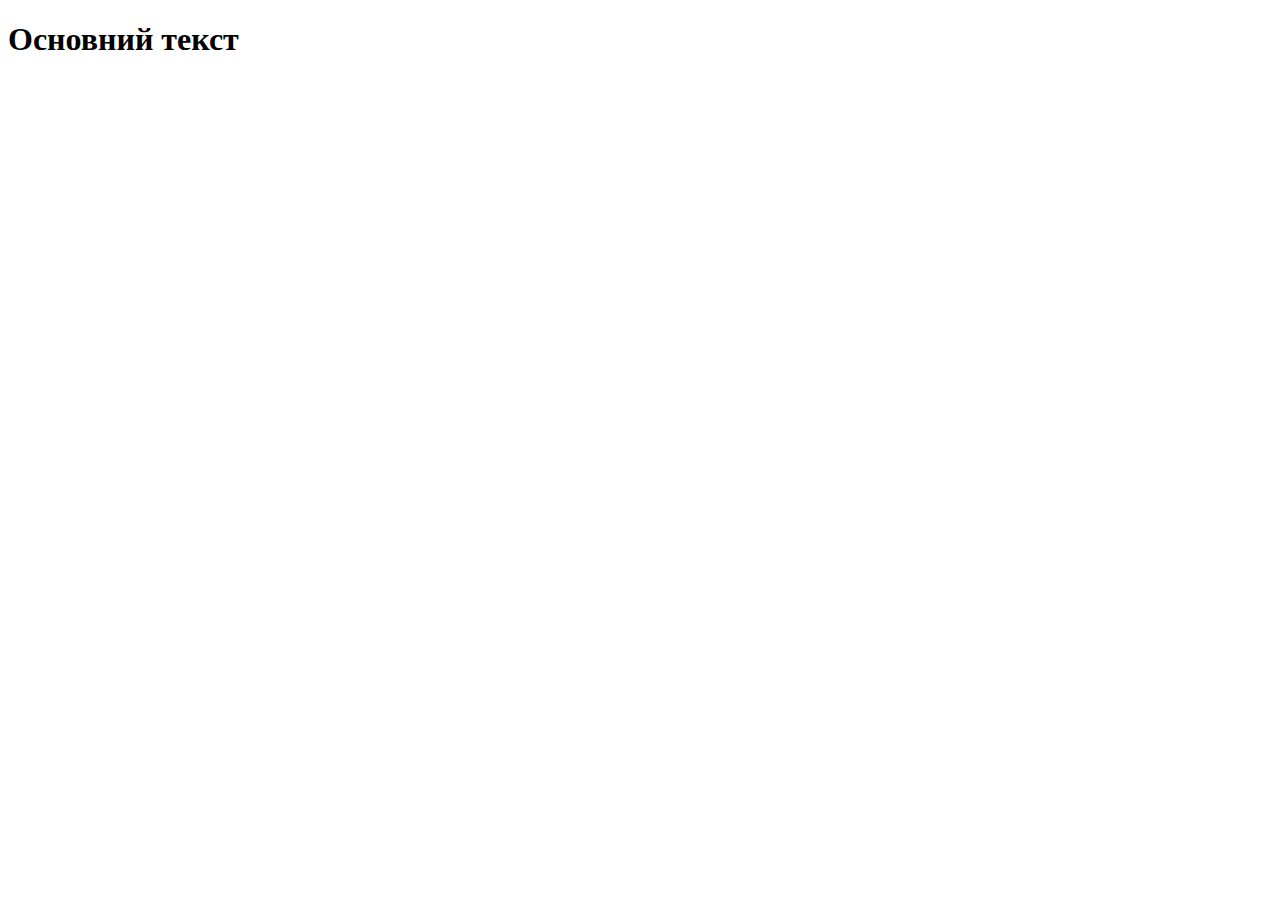
==== index.html @ 2b4f7567 "first commit" ====
<!DOCTYPE html>
<html lang="ua">
    <head>
        <meta charset="UTF-8">
        <meta http-equiv="X-UA-Compatible" content="IE=edge">
        <meta name="viewport" content="width=device-width, initial-scale=1.0">
        <title>Назва сторінки</title>
    </head>

    <body>
        <h1>Основний текст</h1>
    </body>

</html>
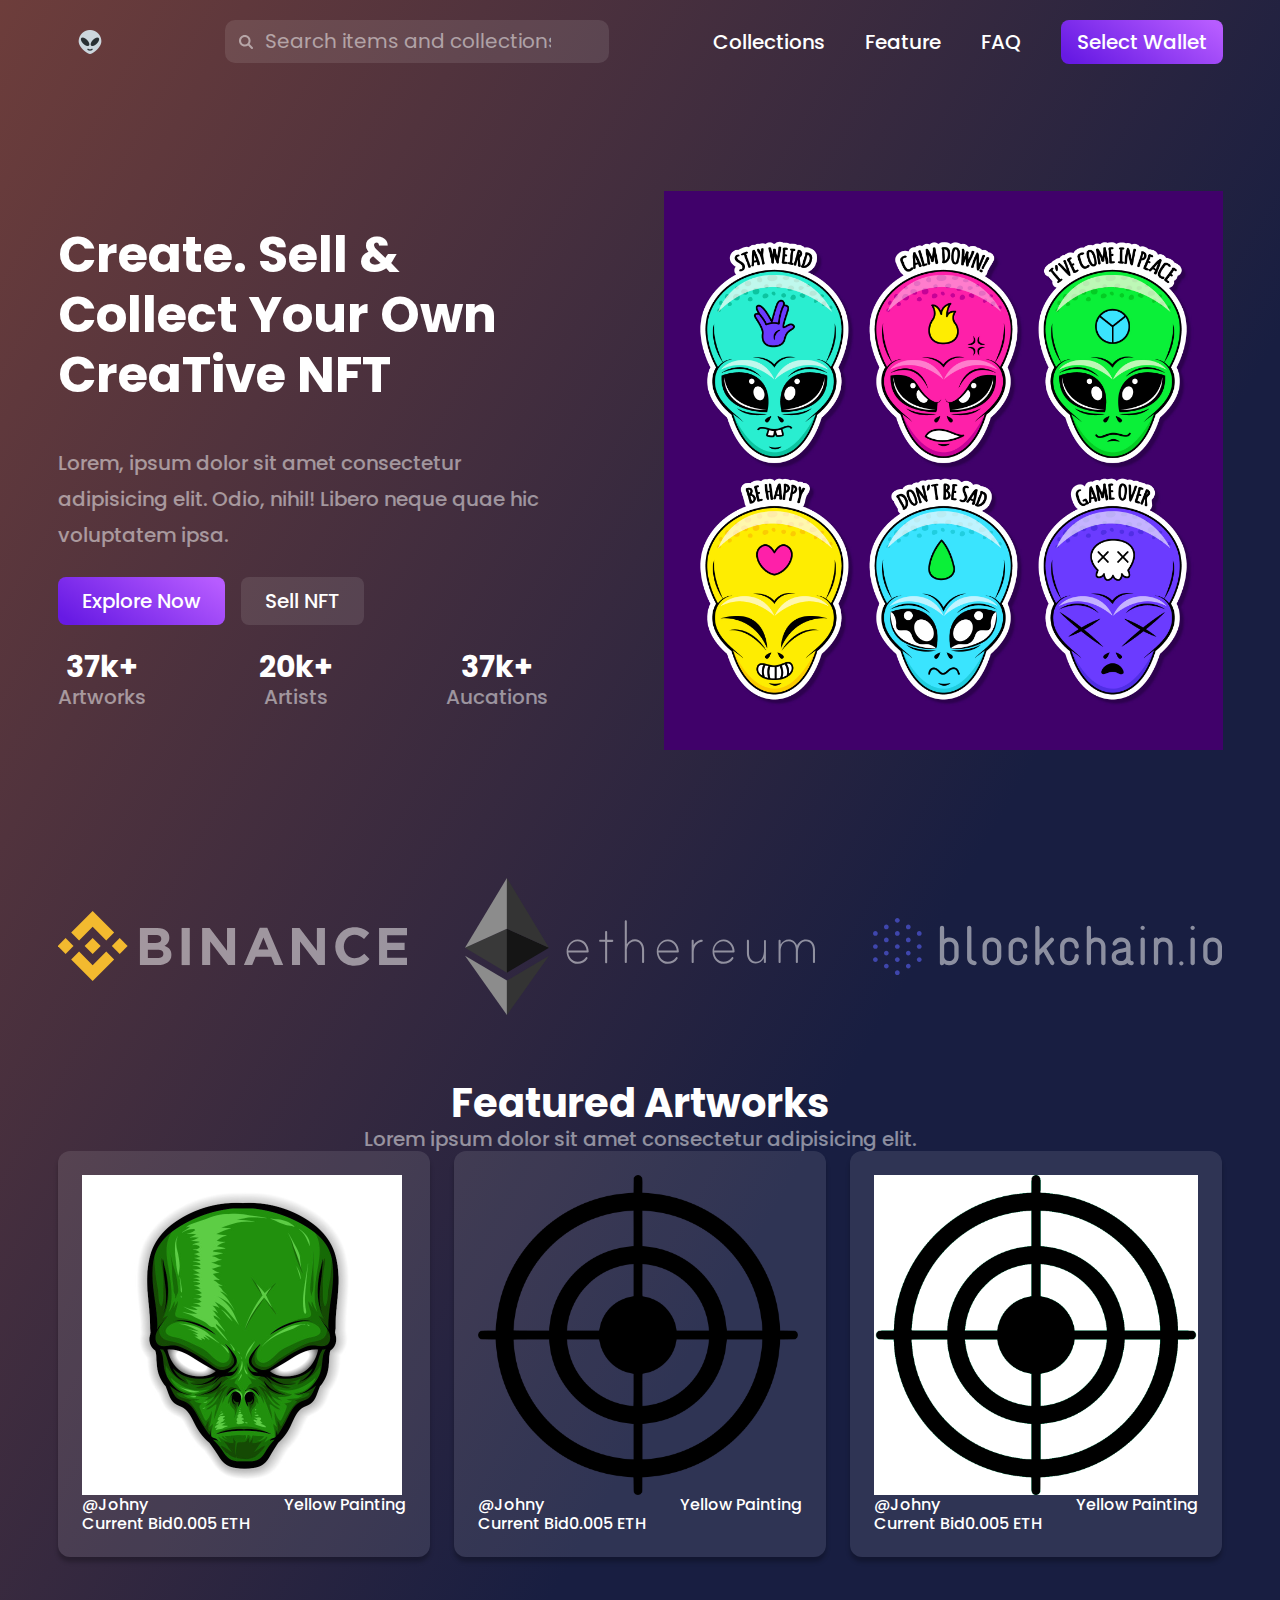
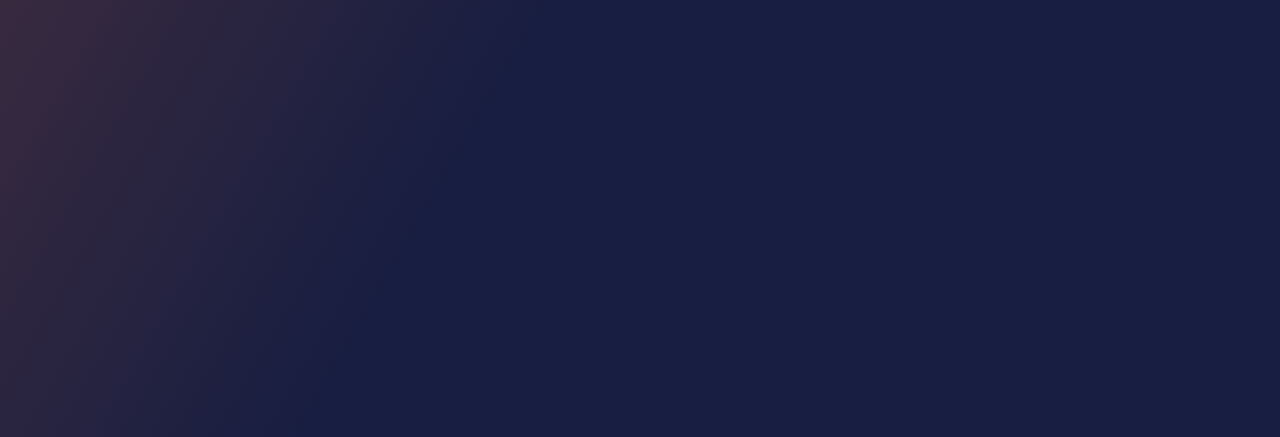
==== commit 605e3a9f: "add header add main part" ====
--- a/index.html
+++ b/index.html
@@ -1,14 +1,165 @@
 <!DOCTYPE html>
-<html lang="ua">
-    <head>
-        <meta charset="UTF-8">
-        <meta http-equiv="X-UA-Compatible" content="IE=edge">
-        <meta name="viewport" content="width=device-width, initial-scale=1.0">
-        <title>Назва сторінки</title>
-    </head>
+<html lang="en">
+  <head>
+    <meta charset="UTF-8" />
+    <meta http-equiv="X-UA-Compatible" content="IE=edge" />
+    <meta name="viewport" content="width=device-width, initial-scale=1.0" />
+    <meta name="keywords" content="HTML, CSS, JavaScript" />
+    <meta name="description" content="my training page" />
+    <meta name="author" content="Serdiuk Roman" />
+    <link
+      rel="apple-touch-icon"
+      sizes="180x180"
+      href="img/favicon_io/apple-touch-icon.png"
+    />
+    <link
+      rel="icon"
+      type="image/png"
+      sizes="32x32"
+      href="img/favicon_io/favicon-32x32.png"
+    />
+    <link
+      rel="icon"
+      type="image/png"
+      sizes="16x16"
+      href="img/favicon_io/favicon-16x16.png"
+    />
+    <link rel="icon" type="image/x-icon" href="img/favicon_io/favicon.ico" />
+    <link rel="manifest" href="/site.webmanifest" />
+    <title>Personal page - Home</title>
+    <link href="css/normalize.min.css" rel="stylesheet" type="text/css" />
+    <link href="css/style.css" rel="stylesheet" type="text/css" />
+  </head>
 
-    <body>
-        <h1>Основний текст</h1>
-    </body>
+  <body>
+    <header class="header">
+      <a href="#" class="header__logo"></a>
+      <div class="form">
+        <!-- <button class="form__button">&#128269;</button> -->
+        <button class="form__button"></button>
+        <input
+          class="form__input"
+          type="search"
+          placeholder="Search items and collections"
+        />
+      </div>
+      <nav class="header__nav">
+        <ul class="header__list">
+          <li class="header__item">
+            <a class="header__link" href="#">Collections</a>
+          </li>
+          <li class="header__item">
+            <a class="header__link" href="#">Feature</a>
+          </li>
+          <li class="header__item">
+            <a class="header__link" href="#">FAQ</a>
+          </li>
+          <li class="header__item">
+            <a class="header__link header__link_gradient" href="#"
+              >Select Wallet</a
+            >
+          </li>
+        </ul>
+      </nav>
+    </header>
 
-</html>+    <div class="container">
+      <section>
+        <div class="main">
+          <div class="main__text">
+            <h1 class="main__title">
+              Create. Sell & Collect Your Own CreaTive NFT
+            </h1>
+            <p class="main__desc">
+              Lorem, ipsum dolor sit amet consectetur adipisicing elit. Odio,
+              nihil! Libero neque quae hic voluptatem ipsa.
+            </p>
+            <a href="#" class="main__btn main__btn_gradient">Explore Now</a>
+            <a href="#" class="main__btn">Sell NFT</a>
+            <ul class="main__list">
+              <li class="main__item">
+                <span class="main__span">37k+</span>Artworks
+              </li>
+              <li class="main__item">
+                <span class="main__span">20k+</span>Artists
+              </li>
+              <li class="main__item">
+                <span class="main__span">37k+</span>Aucations
+              </li>
+            </ul>
+          </div>
+          <div class="main__image">
+            <img
+              src="img/funny-hand-drawn-sticker-collection-with-acid-colors/3244240.jpg"
+              alt="img wall"
+              class="main__img"
+            />
+          </div>
+        </div>
+      </section>
+
+      <section>
+        <div class="company">
+          <div class="company__item">
+            <img src="img/binance_logo.svg" alt="Binance" />
+          </div>
+          <div class="company__item">
+            <img src="img/ethereum-logo.svg" alt="Ethereum" />
+          </div>
+          <div class="company__item">
+            <img src="img/blockchain-io.svg" alt="Blockchain" />
+          </div>
+        </div>
+      </section>
+
+      <section>
+        <h2 class="title">Featured Artworks</h2>
+        <p class="desc">
+          Lorem ipsum dolor sit amet consectetur adipisicing elit.
+        </p>
+        <div class="card">
+          <div class="card__item">
+            <div class="card__cover">
+              <img src="img/green_alien.jpg" class="card__img" alt="" />
+            </div>
+            <div class="card__info">
+              <p class="card__nick">@Johny</p>
+              <p class="card__author">Yellow Painting</p>
+            </div>
+            <p class="card__bid">
+              Current Bid<span class="card__price">0.005 ETH</span>
+            </p>
+          </div>
+          <div class="card__item">
+            <div class="card__cover">
+              <img src="img/temp/158129.png" class="card__img" alt="" />
+            </div>
+            <div class="card__info">
+              <p class="card__nick">@Johny</p>
+              <p class="card__author">Yellow Painting</p>
+            </div>
+            <p class="card__bid">
+              Current Bid<span class="card__price">0.005 ETH</span>
+            </p>
+          </div>
+          <div class="card__item">
+            <div class="card__cover">
+              <img src="img/temp/234.png" class="card__img" alt="" />
+            </div>
+            <div class="card__info">
+              <p class="card__nick">@Johny</p>
+              <p class="card__author">Yellow Painting</p>
+            </div>
+            <p class="card__bid">
+              Current Bid<span class="card__price">0.005 ETH</span>
+            </p>
+          </div>
+        </div>
+      </section>
+
+      <section><div class="mini-box"></div></section>
+    </div>
+
+    <footer></footer>
+  </body>
+</html>
--- a/css/style.css
+++ b/css/style.css
@@ -0,0 +1,289 @@
+/* @import url("https://fonts.googleapis.com/css?family=Heebo:regular,500,700,900&displlay=swap"); */
+
+@import url("https://fonts.googleapis.com/css2?family=Poppins:wght@500;700&display=swap");
+
+/* Обнуление */
+* {
+  padding: 0;
+  margin: 0;
+  border: 0;
+}
+*,
+*:before,
+*:after {
+  -moz-box-sizing: border-box;
+  -webkit-box-sizing: border-box;
+  box-sizing: border-box;
+}
+:focus,
+:active {
+  outline: none;
+}
+a:focus,
+a:active {
+  outline: none;
+}
+
+nav,
+footer,
+header,
+aside {
+  display: block;
+}
+
+html,
+body {
+  min-height: 100%;
+  width: 100%;
+  font-size: 100%;
+  line-height: 1.2;
+  font-size: 16px;
+  -ms-text-size-adjust: 100%;
+  -moz-text-size-adjust: 100%;
+  -webkit-text-size-adjust: 100%;
+}
+input,
+button,
+textarea {
+  font-family: inherit;
+}
+
+input::-ms-clear {
+  display: none;
+}
+button {
+  cursor: pointer;
+}
+button::-moz-focus-inner {
+  padding: 0;
+  border: 0;
+}
+a,
+a:visited {
+  text-decoration: none;
+}
+a:hover {
+  text-decoration: none;
+}
+ul li {
+  list-style: none;
+}
+img {
+  vertical-align: top;
+}
+
+h1,
+h2,
+h3,
+h4,
+h5,
+h6 {
+  font-size: inherit;
+  font-weight: 500;
+}
+
+/* -------------------- */
+
+body {
+  font-family: "Poppins", Arial, Helvetica, sans-serif;
+  background: linear-gradient(120deg, #984d38 -30%, #181e41 60%) no-repeat;
+  font-weight: 500;
+  color: #fff;
+  /* font-size: 100%;
+  background-color: rgb(224, 224, 224);
+  padding: 8px; */
+}
+
+.header {
+  max-width: 1197px;
+  margin: 0 auto;
+  display: flex;
+  justify-content: space-between;
+  align-items: center;
+  padding: 20px 16px 64px 16px;
+}
+.header__logo {
+  display: block;
+  width: 64px;
+  height: 24px;
+  background-image: url("../img/favicon_io/android-chrome-192x192.png");
+  background-repeat: no-repeat;
+  background-size: contain;
+  background-position: 50% 50%;
+}
+.form {
+  position: relative;
+}
+.form__button {
+  display: block;
+  width: 14px;
+  height: 14px;
+  background-image: url("../img/search.svg");
+  background-repeat: no-repeat;
+  background-color: transparent;
+  border: none;
+  position: absolute;
+  top: calc(50% - 7px);
+  left: 14px;
+}
+.form__input {
+  width: 384px;
+  background: rgba(255, 255, 255, 0.1);
+  border: none;
+  border-radius: 10px;
+  padding: 10px 40px;
+  color: #fff;
+  font-size: 20px;
+}
+.form__input::placeholder {
+  color: rgba(255, 255, 255, 0.5);
+}
+.form__input:focus {
+  outline: none;
+}
+
+.header__list {
+  display: flex;
+  list-style-type: none;
+  gap: 40px;
+  font-size: 20px;
+}
+.header__link {
+  color: #fff;
+  text-decoration: none;
+}
+.header__link_gradient {
+  background: linear-gradient(214.02deg, #b75cff 6.04%, #671ae4 92.95%);
+  border-radius: 8px;
+  padding: 8px 16px;
+}
+
+.container {
+  max-width: 1197px;
+  margin: 0 auto;
+  padding-left: 16px;
+  padding-right: 16px;
+}
+
+.main {
+  display: flex;
+  justify-content: space-between;
+  align-items: center;
+  padding: 64px 0;
+}
+.main__text {
+  flex-basis: 490px;
+}
+.main__title {
+  font-size: 50px;
+  font-weight: 700;
+  line-height: 1.2;
+  padding: 16px 0;
+}
+.main__desc {
+  font-size: 20px;
+  line-height: 1.8;
+  color: rgba(255, 255, 255, 0.5);
+  padding: 24px 0;
+}
+.main__btn {
+  display: inline-block;
+  font-size: 20px;
+  color: #fff;
+  text-decoration: none;
+  border-radius: 8px;
+  background: rgba(255, 255, 255, 0.1);
+  padding: 12px 24px;
+}
+.main__btn_gradient {
+  background: linear-gradient(214.02deg, #b75cff 6.04%, #671ae4 92.95%);
+  margin-right: 12px;
+}
+.main__list {
+  display: flex;
+  justify-content: space-between;
+  align-items: flex-end;
+  list-style-type: none;
+  padding-left: 0;
+  text-align: center;
+  padding: 24px 0;
+}
+.main__item {
+  color: rgba(255, 255, 255, 0.5);
+  font-size: 20px;
+}
+.main__span {
+  display: block;
+  color: #fff;
+  font-size: 30px;
+  font-weight: 700;
+}
+
+.main__image {
+  flex-basis: calc(100% - 490px - 116px);
+}
+.main__img {
+  width: 100%;
+}
+
+.company {
+  display: flex;
+  justify-content: space-between;
+  align-items: center;
+  padding: 64px 0;
+}
+.company__item {
+  flex-basis: 30%;
+}
+.company img {
+  max-width: 100%;
+}
+
+.title {
+  font-size: 40px;
+  font-weight: 700;
+  text-align: center;
+}
+.desc {
+  font-size: 20px;
+  color: rgba(255, 255, 255, 0.5);
+  text-align: center;
+}
+
+.card {
+  display: flex;
+  justify-content: space-between;
+}
+.card__item {
+  background: rgba(255, 255, 255, 0.1);
+  box-shadow: 0px 5px 4px rgba(0, 0, 0, 0.25);
+  border-radius: 12px;
+  padding: 24px;
+  flex-basis: 32%;
+}
+.card__cover {
+  /* position: relative; */
+  overflow: hidden;
+  width: 100%;
+}
+.card__img {
+  max-width: 100%;
+  height: 320px;
+  object-fit: cover;
+  object-position: 50% 50%;
+}
+
+.card__info {
+  display: flex;
+  justify-content: space-between;
+}
+
+/* стилі для ширини 550 пікселів ф бфльше */
+@media (min-width: 550px) {
+}
+.mini-box {
+  height: 240px;
+}
+footer {
+  height: 240px;
+}
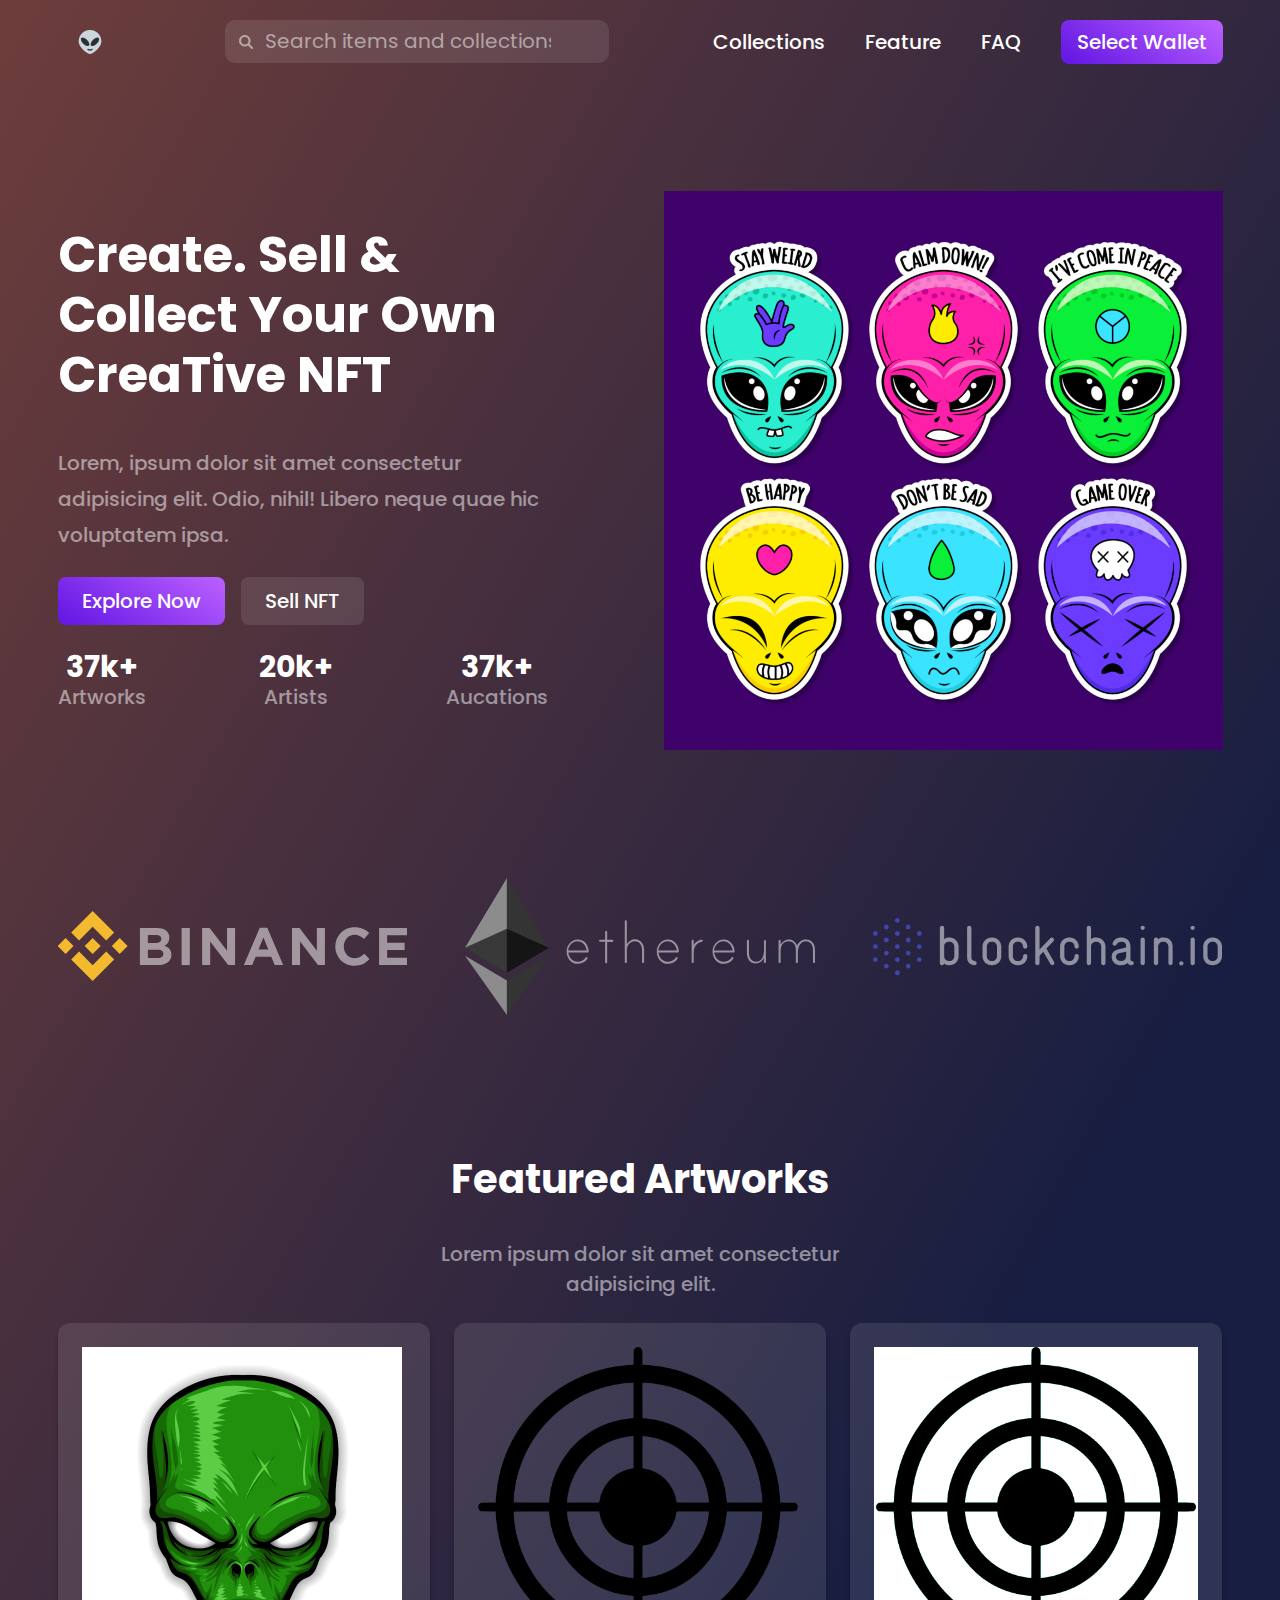
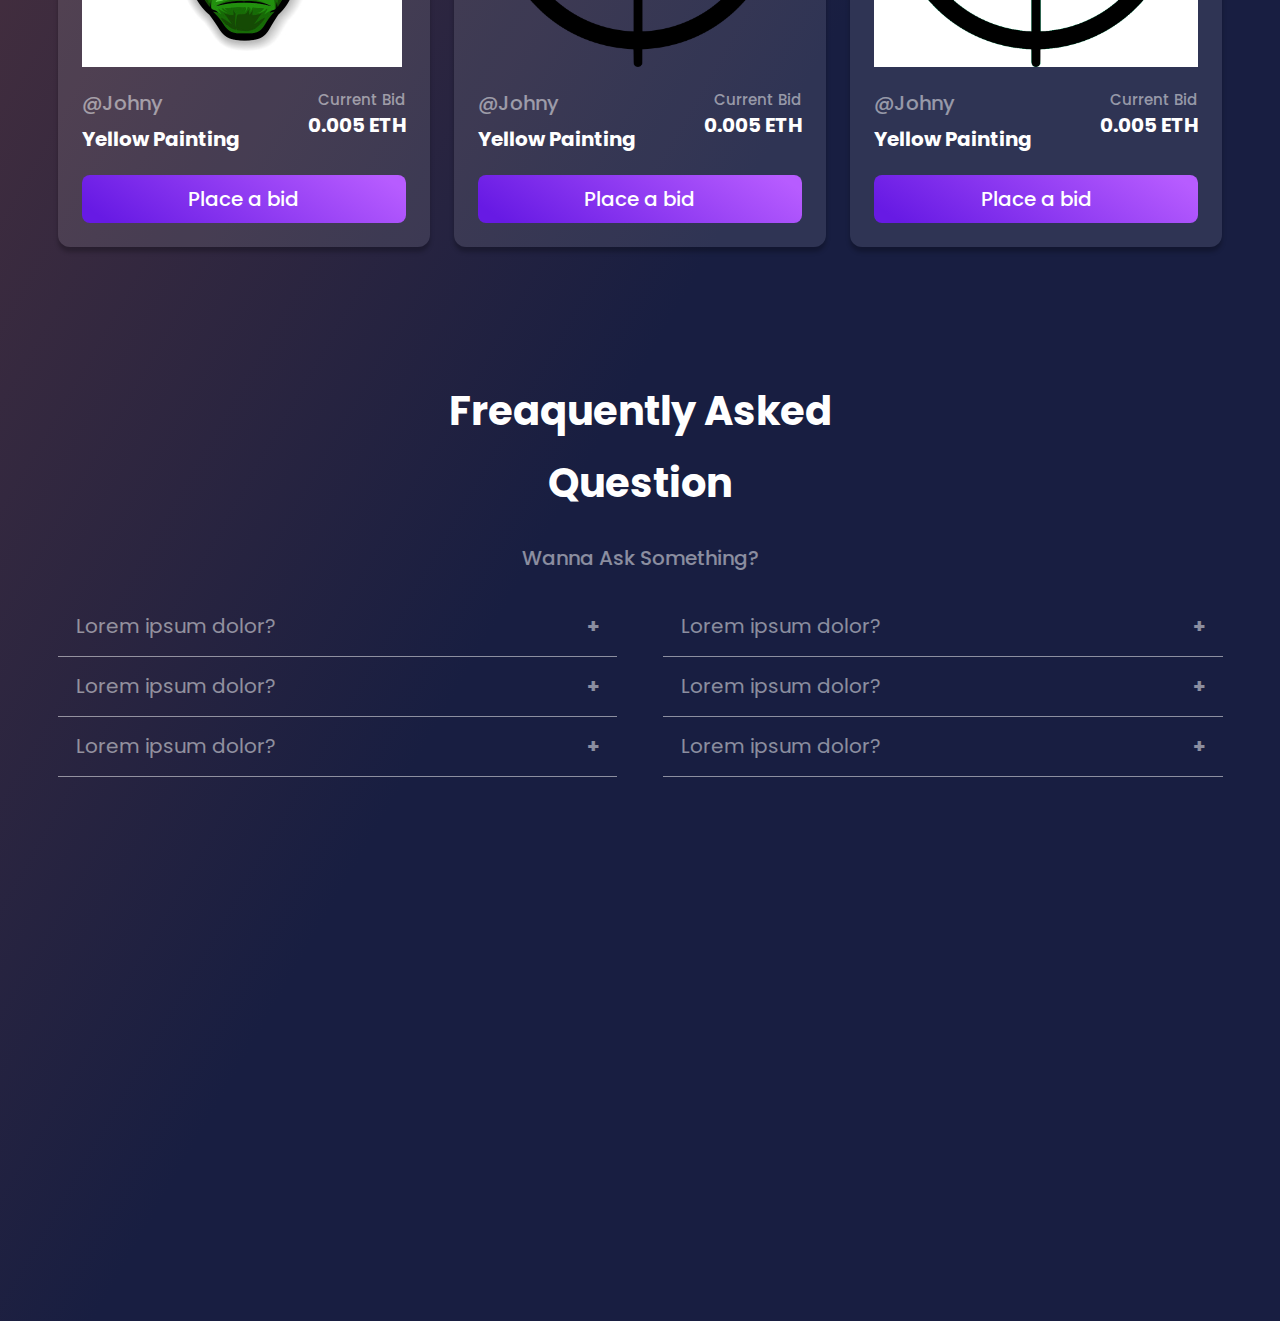
==== commit 09fa055c: "add faq in page" ====
--- a/index.html
+++ b/index.html
@@ -113,53 +113,132 @@
       </section>
 
       <section>
-        <h2 class="title">Featured Artworks</h2>
-        <p class="desc">
-          Lorem ipsum dolor sit amet consectetur adipisicing elit.
-        </p>
-        <div class="card">
-          <div class="card__item">
-            <div class="card__cover">
-              <img src="img/green_alien.jpg" class="card__img" alt="" />
-            </div>
-            <div class="card__info">
-              <p class="card__nick">@Johny</p>
-              <p class="card__author">Yellow Painting</p>
-            </div>
-            <p class="card__bid">
-              Current Bid<span class="card__price">0.005 ETH</span>
-            </p>
-          </div>
-          <div class="card__item">
-            <div class="card__cover">
-              <img src="img/temp/158129.png" class="card__img" alt="" />
-            </div>
-            <div class="card__info">
-              <p class="card__nick">@Johny</p>
-              <p class="card__author">Yellow Painting</p>
-            </div>
-            <p class="card__bid">
-              Current Bid<span class="card__price">0.005 ETH</span>
-            </p>
-          </div>
-          <div class="card__item">
-            <div class="card__cover">
-              <img src="img/temp/234.png" class="card__img" alt="" />
-            </div>
-            <div class="card__info">
-              <p class="card__nick">@Johny</p>
-              <p class="card__author">Yellow Painting</p>
-            </div>
-            <p class="card__bid">
-              Current Bid<span class="card__price">0.005 ETH</span>
-            </p>
-          </div>
-        </div>
-      </section>
-
-      <section><div class="mini-box"></div></section>
+        <div class="card__wrapper">
+          <h2 class="title">Featured Artworks</h2>
+          <p class="desc">
+            Lorem ipsum dolor sit amet consectetur adipisicing elit.
+          </p>
+          <div class="card">
+            <div class="card__item">
+              <div class="card__cover">
+                <img src="img/green_alien.jpg" class="card__img" alt="" />
+              </div>
+              <div class="card__info">
+                <div>
+                  <p class="card__nick">@Johny</p>
+                  <p class="card__author">Yellow Painting</p>
+                </div>
+                <p class="card__bid">
+                  Current Bid<span class="card__price">0.005 ETH</span>
+                </p>
+              </div>
+              <a href="#" class="card__link">Place a bid</a>
+            </div>
+
+            <div class="card__item">
+              <div class="card__cover">
+                <img src="img/temp/158129.png" class="card__img" alt="" />
+              </div>
+              <div class="card__info">
+                <div>
+                  <p class="card__nick">@Johny</p>
+                  <p class="card__author">Yellow Painting</p>
+                </div>
+                <p class="card__bid">
+                  Current Bid<span class="card__price">0.005 ETH</span>
+                </p>
+              </div>
+              <a href="#" class="card__link">Place a bid</a>
+            </div>
+
+            <div class="card__item">
+              <div class="card__cover">
+                <img src="img/temp/234.png" class="card__img" alt="" />
+              </div>
+              <div class="card__info">
+                <div>
+                  <p class="card__nick">@Johny</p>
+                  <p class="card__author">Yellow Painting</p>
+                </div>
+                <p class="card__bid">
+                  Current Bid<span class="card__price">0.005 ETH</span>
+                </p>
+              </div>
+              <a href="#" class="card__link">Place a bid</a>
+            </div>
+          </div>
+        </div>
+      </section>
+
+      <section>
+        <div class="faq__wrapper">
+          <h2 class="title">Freaquently Asked Question</h2>
+          <p class="desc">Wanna Ask Something?</p>
+          <div class="faq">
+            <div class="faq__item">
+              <button class="collapsible">Lorem ipsum dolor?</button>
+              <div class="content">
+                <p>
+                  Lorem ipsum dolor sit amet, consectetur adipisicing elit, sed
+                  do eiusmod tempor incididunt ut labore et dolore magna aliqua.
+                  Ut enim ad minim veniam, quis nostrud exercitation ullamco
+                  laboris nisi ut aliquip ex ea commodo consequat.
+                </p>
+              </div>
+              <button class="collapsible">Lorem ipsum dolor?</button>
+              <div class="content">
+                <p>
+                  Lorem ipsum dolor sit amet, consectetur adipisicing elit, sed
+                  do eiusmod tempor incididunt ut labore et dolore magna aliqua.
+                  Ut enim ad minim veniam, quis nostrud exercitation ullamco
+                  laboris nisi ut aliquip ex ea commodo consequat.
+                </p>
+              </div>
+              <button class="collapsible">Lorem ipsum dolor?</button>
+              <div class="content">
+                <p>
+                  Lorem ipsum dolor sit amet, consectetur adipisicing elit, sed
+                  do eiusmod tempor incididunt ut labore et dolore magna aliqua.
+                  Ut enim ad minim veniam, quis nostrud exercitation ullamco
+                  laboris nisi ut aliquip ex ea commodo consequat.
+                </p>
+              </div>
+            </div>
+            <div class="faq__item">
+              <button class="collapsible">Lorem ipsum dolor?</button>
+              <div class="content">
+                <p>
+                  Lorem ipsum dolor sit amet, consectetur adipisicing elit, sed
+                  do eiusmod tempor incididunt ut labore et dolore magna aliqua.
+                  Ut enim ad minim veniam, quis nostrud exercitation ullamco
+                  laboris nisi ut aliquip ex ea commodo consequat.
+                </p>
+              </div>
+              <button class="collapsible">Lorem ipsum dolor?</button>
+              <div class="content">
+                <p>
+                  Lorem ipsum dolor sit amet, consectetur adipisicing elit, sed
+                  do eiusmod tempor incididunt ut labore et dolore magna aliqua.
+                  Ut enim ad minim veniam, quis nostrud exercitation ullamco
+                  laboris nisi ut aliquip ex ea commodo consequat.
+                </p>
+              </div>
+              <button class="collapsible">Lorem ipsum dolor?</button>
+              <div class="content">
+                <p>
+                  Lorem ipsum dolor sit amet, consectetur adipisicing elit, sed
+                  do eiusmod tempor incididunt ut labore et dolore magna aliqua.
+                  Ut enim ad minim veniam, quis nostrud exercitation ullamco
+                  laboris nisi ut aliquip ex ea commodo consequat.
+                </p>
+              </div>
+            </div>
+          </div>
+        </div>
+      </section>
     </div>
 
     <footer></footer>
+    <script src="js/script.js"></script>
   </body>
 </html>
--- a/css/style.css
+++ b/css/style.css
@@ -239,15 +239,24 @@
   max-width: 100%;
 }
 
+.card__wrapper {
+  padding: 64px 0;
+}
 .title {
   font-size: 40px;
   font-weight: 700;
   text-align: center;
+  line-height: 1.8;
+  max-width: 420px;
+  margin: 0 auto;
 }
 .desc {
   font-size: 20px;
   color: rgba(255, 255, 255, 0.5);
   text-align: center;
+  max-width: 420px;
+  margin: 24px auto;
+  line-height: 1.5;
 }
 
 .card {
@@ -260,6 +269,10 @@
   border-radius: 12px;
   padding: 24px;
   flex-basis: 32%;
+  transition: 0.3s;
+}
+.card__item:hover {
+  background: rgba(255, 255, 255, 0.5);
 }
 .card__cover {
   /* position: relative; */
@@ -272,18 +285,113 @@
   object-fit: cover;
   object-position: 50% 50%;
 }
-
 .card__info {
   display: flex;
   justify-content: space-between;
+  margin-top: 24px;
+}
+.card__nick {
+  font-size: 20px;
+  color: rgba(255, 255, 255, 0.5);
+}
+.card__author {
+  font-size: 20px;
+  font-weight: 700;
+  margin-top: 12px;
+}
+.card__bid {
+  text-align: right;
+  font-size: 15px;
+  color: rgba(255, 255, 255, 0.5);
+}
+.card__price {
+  display: block;
+  font-size: 20px;
+  font-weight: 700;
+  color: #fff;
+  margin-top: 4px;
+}
+.card__link {
+  display: block;
+  font-size: 20px;
+  color: #fff;
+  text-decoration: none;
+  text-align: center;
+  border-radius: 8px;
+  background: linear-gradient(214.02deg, #b75cff 6.04%, #671ae4 92.95%);
+  padding: 12px 24px;
+  margin-top: 24px;
+  transition: 0.3s;
+  outline: 2px solid transparent;
+}
+.card__link:hover {
+  background: linear-gradient(45deg, #b75cff 33%, #671ae4 66%);
+  -webkit-background-clip: text;
+  background-clip: text;
+  -webkit-text-fill-color: transparent;
+  outline: 2px solid #671ae4;
+}
+
+.faq__wrapper {
+  padding: 64px 0;
+}
+.faq {
+  display: flex;
+  justify-content: space-between;
+}
+.faq__item {
+  flex-basis: 48%;
+}
+
+.collapsible {
+  background-color: transparent;
+  color: rgba(255, 255, 255, 0.5);
+  cursor: pointer;
+  padding: 18px;
+  width: 100%;
+  border: none;
+  border-bottom: 1px solid rgba(255, 255, 255, 0.5);
+  text-align: left;
+  outline: none;
+  font-size: 20px;
+}
+
+.active,
+.collapsible:hover {
+  background-color: rgba(255, 255, 255, 0.1);
+  color: rgba(255, 255, 255, 0.8);
+}
+
+.collapsible:after {
+  content: "\002B";
+  color: rgba(255, 255, 255, 0.5);
+  font-weight: bold;
+  float: right;
+  margin-left: 5px;
+}
+
+.active:after {
+  content: "\2212";
+  color: rgb(255, 255, 255);
+}
+
+.content {
+  padding: 0px 16px;
+  max-height: 0;
+  overflow: hidden;
+  line-height: 1.5;
+  transition: max-height 0.2s ease-out;
+}
+.content p {
+  padding: 8px 0px;
 }
 
 /* стилі для ширини 550 пікселів ф бфльше */
 @media (min-width: 550px) {
 }
 .mini-box {
-  height: 240px;
+  height: 480px;
 }
 footer {
-  height: 240px;
-}
+  height: 480px;
+}
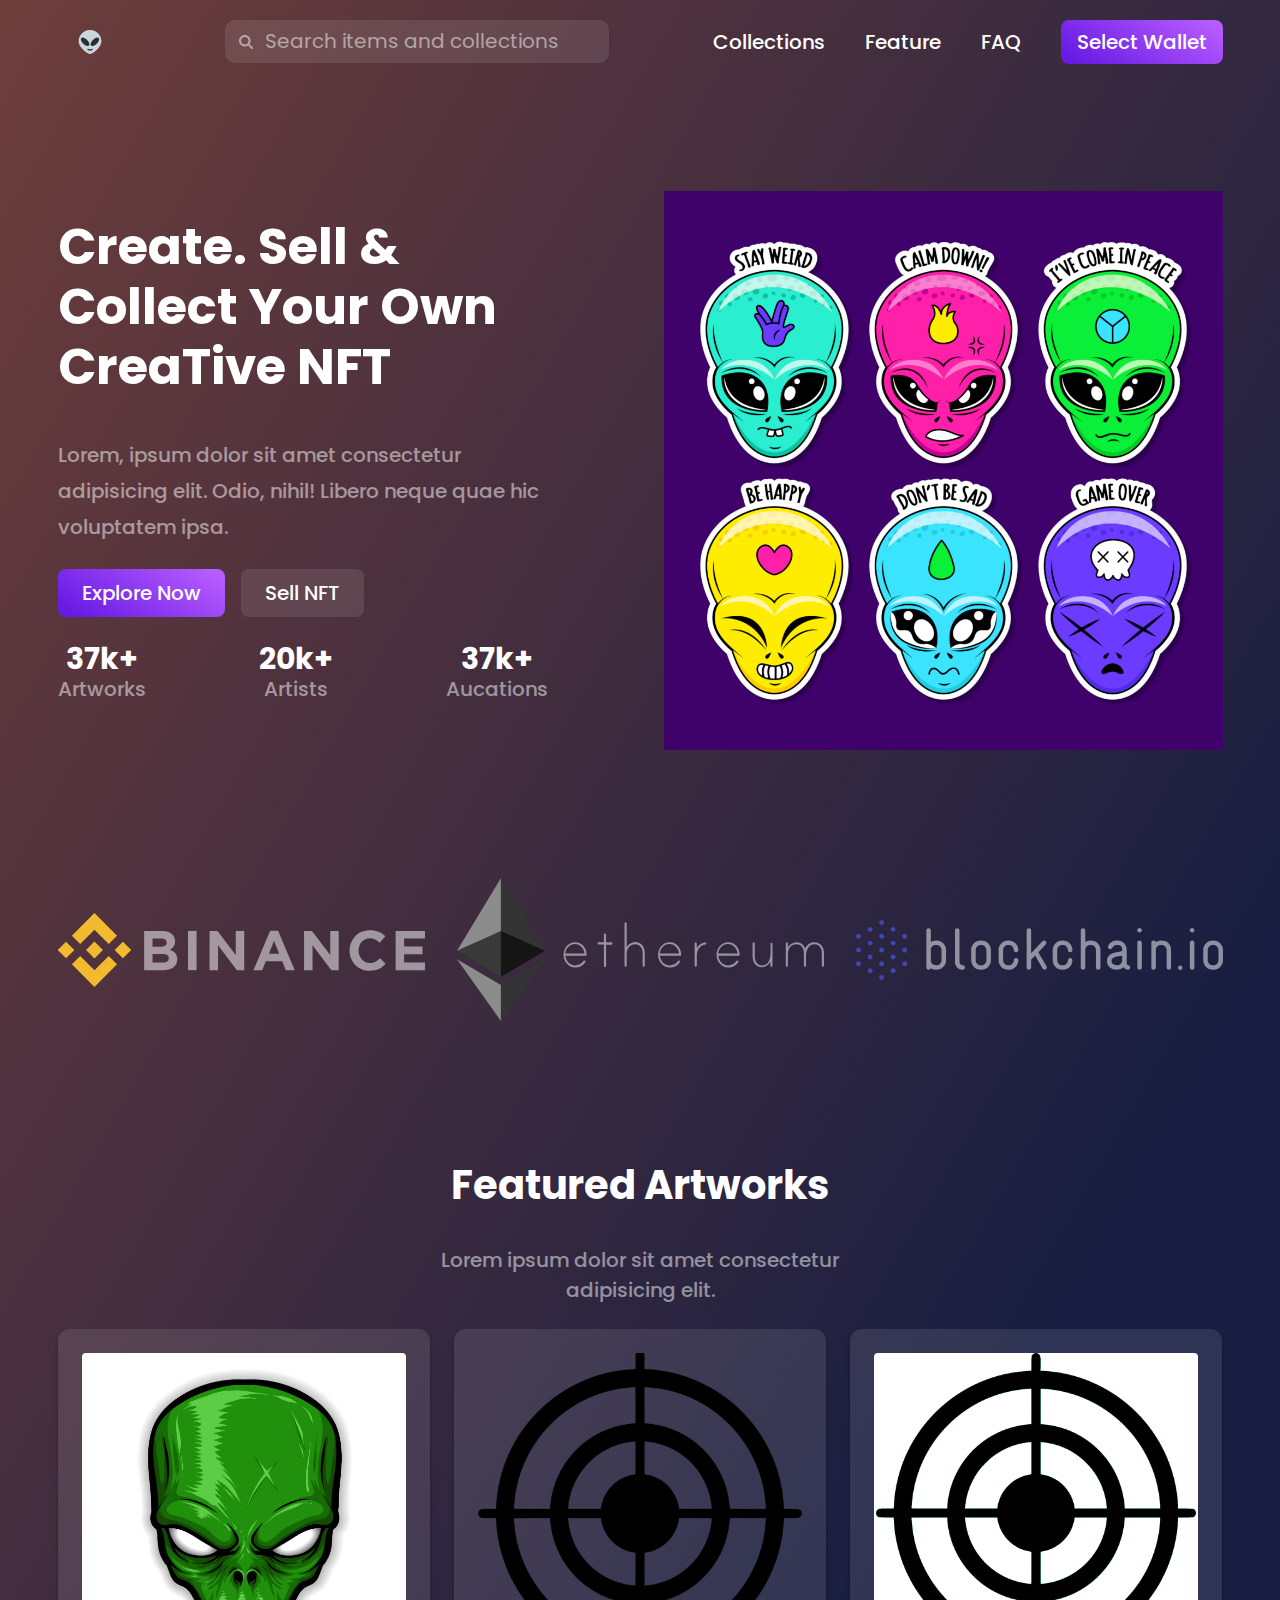
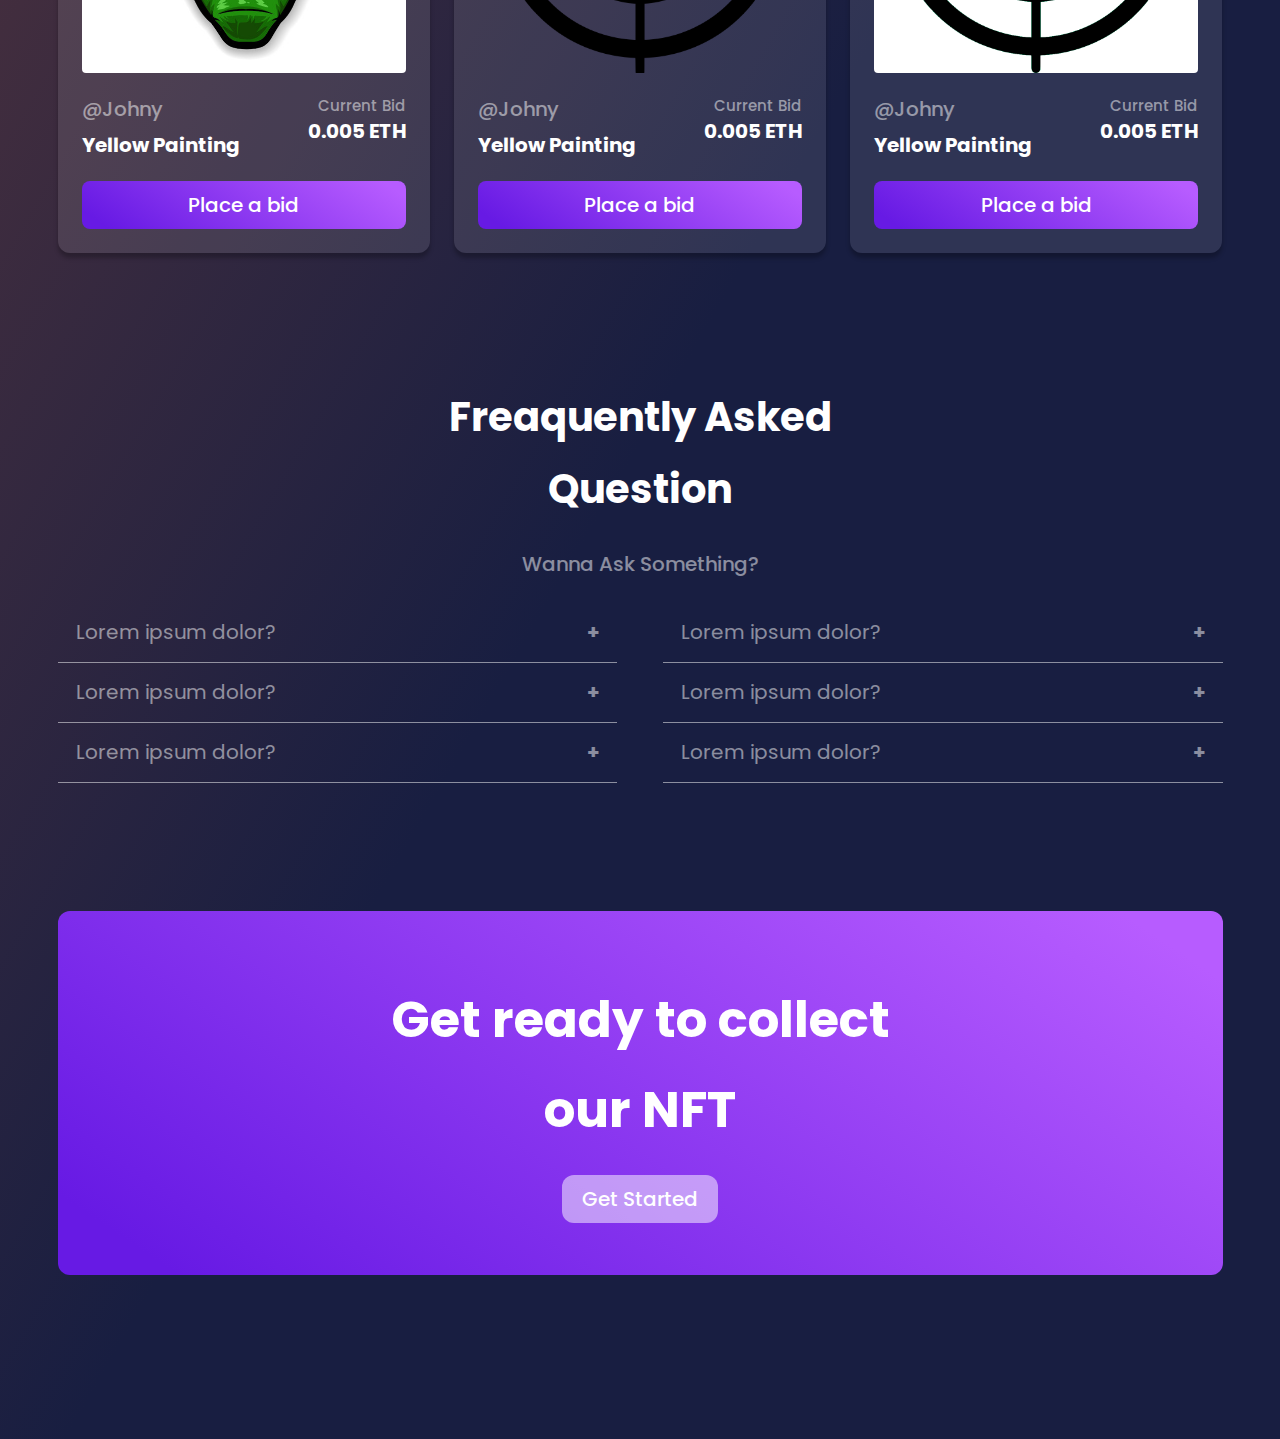
==== commit 57d5aef4: "update mobile version, add scroll top" ====
--- a/index.html
+++ b/index.html
@@ -32,8 +32,8 @@
   </head>
 
   <body>
-    <header class="header">
-      <a href="#" class="header__logo"></a>
+    <header class="header" id="top">
+      <a href="#top" class="header__logo"></a>
       <div class="form">
         <!-- <button class="form__button">&#128269;</button> -->
         <button class="form__button"></button>
@@ -46,75 +46,92 @@
       <nav class="header__nav">
         <ul class="header__list">
           <li class="header__item">
-            <a class="header__link" href="#">Collections</a>
-          </li>
-          <li class="header__item">
-            <a class="header__link" href="#">Feature</a>
-          </li>
-          <li class="header__item">
-            <a class="header__link" href="#">FAQ</a>
-          </li>
-          <li class="header__item">
-            <a class="header__link header__link_gradient" href="#"
+            <a class="header__link" href="#collections">Collections</a>
+          </li>
+          <li class="header__item">
+            <a class="header__link" href="#feature">Feature</a>
+          </li>
+          <li class="header__item">
+            <a class="header__link" href="#faq">FAQ</a>
+          </li>
+          <li class="header__item">
+            <a class="header__link header__link_gradient" href="#doit"
               >Select Wallet</a
             >
           </li>
         </ul>
       </nav>
+      <div class="header__buttons">
+        <button class="header__search"></button>
+        <button class="header__menu" onclick="button_burger(this)">
+          <div class="bar1"></div>
+          <div class="bar2"></div>
+          <div class="bar3"></div>
+        </button>
+      </div>
+      <div onclick="topFunction()" id="topBtn" title="Go to top"></div>
     </header>
 
     <div class="container">
       <section>
-        <div class="main">
-          <div class="main__text">
-            <h1 class="main__title">
-              Create. Sell & Collect Your Own CreaTive NFT
-            </h1>
-            <p class="main__desc">
-              Lorem, ipsum dolor sit amet consectetur adipisicing elit. Odio,
-              nihil! Libero neque quae hic voluptatem ipsa.
-            </p>
-            <a href="#" class="main__btn main__btn_gradient">Explore Now</a>
-            <a href="#" class="main__btn">Sell NFT</a>
-            <ul class="main__list">
-              <li class="main__item">
-                <span class="main__span">37k+</span>Artworks
-              </li>
-              <li class="main__item">
-                <span class="main__span">20k+</span>Artists
-              </li>
-              <li class="main__item">
-                <span class="main__span">37k+</span>Aucations
-              </li>
-            </ul>
-          </div>
-          <div class="main__image">
-            <img
-              src="img/funny-hand-drawn-sticker-collection-with-acid-colors/3244240.jpg"
-              alt="img wall"
-              class="main__img"
-            />
-          </div>
-        </div>
-      </section>
-
-      <section>
-        <div class="company">
-          <div class="company__item">
-            <img src="img/binance_logo.svg" alt="Binance" />
-          </div>
-          <div class="company__item">
-            <img src="img/ethereum-logo.svg" alt="Ethereum" />
-          </div>
-          <div class="company__item">
-            <img src="img/blockchain-io.svg" alt="Blockchain" />
-          </div>
-        </div>
-      </section>
-
-      <section>
-        <div class="card__wrapper">
-          <h2 class="title">Featured Artworks</h2>
+        <!-- main -->
+        <div class="wrapper">
+          <div class="main">
+            <div class="main__text">
+              <h1 class="main__title">
+                Create. Sell & Collect Your Own CreaTive NFT
+              </h1>
+              <p class="main__desc">
+                Lorem, ipsum dolor sit amet consectetur adipisicing elit. Odio,
+                nihil! Libero neque quae hic voluptatem ipsa.
+              </p>
+              <a href="#" class="main__btn main__btn_gradient">Explore Now</a>
+              <a href="#" class="main__btn">Sell NFT</a>
+              <ul class="main__list">
+                <li class="main__item">
+                  <span class="main__span">37k+</span>Artworks
+                </li>
+                <li class="main__item">
+                  <span class="main__span">20k+</span>Artists
+                </li>
+                <li class="main__item">
+                  <span class="main__span">37k+</span>Aucations
+                </li>
+              </ul>
+            </div>
+            <div class="main__image">
+              <img
+                src="img/funny-hand-drawn-sticker-collection-with-acid-colors/3244240.jpg"
+                alt="img wall"
+                class="main__img"
+              />
+            </div>
+          </div>
+        </div>
+      </section>
+
+      <section>
+        <!-- company -->
+
+        <div class="wrapper">
+          <div class="company" id="collections">
+            <div class="company__item">
+              <img src="img/binance_logo.svg" alt="Binance" />
+            </div>
+            <div class="company__item">
+              <img src="img/ethereum-logo.svg" alt="Ethereum" />
+            </div>
+            <div class="company__item">
+              <img src="img/blockchain-io.svg" alt="Blockchain" />
+            </div>
+          </div>
+        </div>
+      </section>
+
+      <section>
+        <!-- card -->
+        <div class="wrapper">
+          <h2 class="title" id="feature">Featured Artworks</h2>
           <p class="desc">
             Lorem ipsum dolor sit amet consectetur adipisicing elit.
           </p>
@@ -171,8 +188,9 @@
       </section>
 
       <section>
-        <div class="faq__wrapper">
-          <h2 class="title">Freaquently Asked Question</h2>
+        <!-- faq -->
+        <div class="wrapper">
+          <h2 class="title" id="faq">Freaquently Asked Question</h2>
           <p class="desc">Wanna Ask Something?</p>
           <div class="faq">
             <div class="faq__item">
@@ -233,6 +251,16 @@
                 </p>
               </div>
             </div>
+          </div>
+        </div>
+      </section>
+
+      <section>
+        <!-- banner -->
+        <div class="wrapper">
+          <div class="banner" id="doit">
+            <h3 class="banner__title">Get ready to collect our NFT</h3>
+            <a href="#" class="banner__link">Get Started</a>
           </div>
         </div>
       </section>
--- a/css/style.css
+++ b/css/style.css
@@ -89,9 +89,6 @@
   background: linear-gradient(120deg, #984d38 -30%, #181e41 60%) no-repeat;
   font-weight: 500;
   color: #fff;
-  /* font-size: 100%;
-  background-color: rgb(224, 224, 224);
-  padding: 8px; */
 }
 
 .header {
@@ -100,7 +97,7 @@
   display: flex;
   justify-content: space-between;
   align-items: center;
-  padding: 20px 16px 64px 16px;
+  padding: 20px 16px 64px;
 }
 .header__logo {
   display: block;
@@ -109,7 +106,7 @@
   background-image: url("../img/favicon_io/android-chrome-192x192.png");
   background-repeat: no-repeat;
   background-size: contain;
-  background-position: 50% 50%;
+  background-position: center;
 }
 .form {
   position: relative;
@@ -131,7 +128,7 @@
   background: rgba(255, 255, 255, 0.1);
   border: none;
   border-radius: 10px;
-  padding: 10px 40px;
+  padding: 10px 10px 10px 40px;
   color: #fff;
   font-size: 20px;
 }
@@ -141,7 +138,6 @@
 .form__input:focus {
   outline: none;
 }
-
 .header__list {
   display: flex;
   list-style-type: none;
@@ -156,6 +152,9 @@
   background: linear-gradient(214.02deg, #b75cff 6.04%, #671ae4 92.95%);
   border-radius: 8px;
   padding: 8px 16px;
+}
+.header__buttons {
+  display: none;
 }
 
 .container {
@@ -165,11 +164,14 @@
   padding-right: 16px;
 }
 
+.wrapper {
+  padding: 64px 0;
+}
+
 .main {
   display: flex;
   justify-content: space-between;
   align-items: center;
-  padding: 64px 0;
 }
 .main__text {
   flex-basis: 490px;
@@ -178,7 +180,7 @@
   font-size: 50px;
   font-weight: 700;
   line-height: 1.2;
-  padding: 16px 0;
+  padding-bottom: 16px;
 }
 .main__desc {
   font-size: 20px;
@@ -202,7 +204,6 @@
 .main__list {
   display: flex;
   justify-content: space-between;
-  align-items: flex-end;
   list-style-type: none;
   padding-left: 0;
   text-align: center;
@@ -218,7 +219,6 @@
   font-size: 30px;
   font-weight: 700;
 }
-
 .main__image {
   flex-basis: calc(100% - 490px - 116px);
 }
@@ -228,20 +228,19 @@
 
 .company {
   display: flex;
-  justify-content: space-between;
+  gap: 32px;
   align-items: center;
-  padding: 64px 0;
 }
 .company__item {
-  flex-basis: 30%;
+  flex-basis: 32%;
 }
 .company img {
-  max-width: 100%;
-}
-
-.card__wrapper {
-  padding: 64px 0;
-}
+  width: 100%;
+  height: 100%;
+  object-fit: cover;
+}
+
+/* card */
 .title {
   font-size: 40px;
   font-weight: 700;
@@ -258,7 +257,6 @@
   margin: 24px auto;
   line-height: 1.5;
 }
-
 .card {
   display: flex;
   justify-content: space-between;
@@ -275,15 +273,15 @@
   background: rgba(255, 255, 255, 0.5);
 }
 .card__cover {
-  /* position: relative; */
   overflow: hidden;
+  height: 320px;
+  border-radius: 4px;
+}
+.card__img {
   width: 100%;
-}
-.card__img {
-  max-width: 100%;
-  height: 320px;
+  height: 100%;
   object-fit: cover;
-  object-position: 50% 50%;
+  object-position: center;
 }
 .card__info {
   display: flex;
@@ -332,9 +330,7 @@
   outline: 2px solid #671ae4;
 }
 
-.faq__wrapper {
-  padding: 64px 0;
-}
+/* faq */
 .faq {
   display: flex;
   justify-content: space-between;
@@ -342,7 +338,6 @@
 .faq__item {
   flex-basis: 48%;
 }
-
 .collapsible {
   background-color: transparent;
   color: rgba(255, 255, 255, 0.5);
@@ -355,13 +350,11 @@
   outline: none;
   font-size: 20px;
 }
-
 .active,
 .collapsible:hover {
   background-color: rgba(255, 255, 255, 0.1);
   color: rgba(255, 255, 255, 0.8);
 }
-
 .collapsible:after {
   content: "\002B";
   color: rgba(255, 255, 255, 0.5);
@@ -369,29 +362,251 @@
   float: right;
   margin-left: 5px;
 }
-
 .active:after {
   content: "\2212";
   color: rgb(255, 255, 255);
 }
-
 .content {
-  padding: 0px 16px;
   max-height: 0;
   overflow: hidden;
   line-height: 1.5;
   transition: max-height 0.2s ease-out;
 }
 .content p {
-  padding: 8px 0px;
-}
-
-/* стилі для ширини 550 пікселів ф бфльше */
-@media (min-width: 550px) {
-}
-.mini-box {
-  height: 480px;
-}
-footer {
-  height: 480px;
-}
+  padding: 8px 16px;
+}
+
+/* banner */
+.banner {
+  background: linear-gradient(214.02deg, #b75cff 6.04%, #671ae4 92.95%);
+  border-radius: 12px;
+  padding: 64px 16px;
+  text-align: center;
+  margin-bottom: 100px;
+}
+.banner__title {
+  font-size: 50px;
+  font-weight: 700;
+  line-height: 1.8;
+  max-width: 500px;
+  margin: 0 auto 32px;
+}
+.banner__link {
+  background: rgba(255, 255, 255, 0.5);
+  border-radius: 12px;
+  font-size: 20px;
+  padding: 10px 20px;
+  text-decoration: none;
+  color: #fff;
+}
+
+/* Scroll Back To Top Button */
+#topBtn {
+  display: none;
+  background: url("../img/up-arrow.svg") center no-repeat;
+  background-size: 24px;
+  background-color: rgba(255, 255, 255, 0.5);
+  width: 48px;
+  height: 48px;
+  border-radius: 50%;
+  position: fixed;
+  top: 20px;
+  right: 20px;
+  z-index: 99;
+  border: none;
+  outline: none;
+  cursor: pointer;
+}
+
+#topBtn:hover {
+  background-color: rgba(255, 255, 255, 0.5);
+}
+
+/* стилі для ширини до 1100 пікселів */
+@media (max-width: 1100px) {
+  .header,
+  .container {
+    max-width: 900px;
+  }
+  .header__list {
+    gap: 12px;
+    font-size: 16px;
+  }
+  .form__input {
+    width: 280px;
+    font-size: 14px;
+    padding: 10px 10px 10px 40px;
+  }
+
+  .main__text {
+    flex-basis: 450px;
+  }
+  .main__title {
+    font-size: 43px;
+  }
+  .main__desc,
+  .main__btn,
+  .main__item,
+  .desk,
+  .card__link,
+  .collapsible {
+    font-size: 18px;
+  }
+  .main__image {
+    flex-basis: calc(100% - 450px - 32px);
+  }
+  .main__span {
+    font-size: 26px;
+  }
+  .main__list {
+    gap: 40px;
+  }
+  .title {
+    font-size: 36px;
+  }
+  .card__img {
+    height: 300px;
+  }
+  .card__price,
+  .card__author,
+  .card__nick {
+    font-size: 16px;
+  }
+}
+@media (max-width: 880px) {
+  .header,
+  .container {
+    max-width: 750px;
+  }
+  .wrapper {
+    padding: 48px 0;
+  }
+  .header {
+    padding-bottom: 20px;
+  }
+  .form,
+  .header__nav {
+    display: none;
+  }
+
+  .header__buttons {
+    display: flex;
+    justify-content: flex-end;
+    gap: 36px;
+  }
+  .header__search,
+  .header__menu {
+    display: block;
+    background: transparent;
+    height: 24px;
+  }
+  .header__search {
+    width: 24px;
+    background: url("../img/search.svg") center no-repeat;
+    background-size: contain;
+  }
+  .header__menu {
+    display: flex;
+    justify-content: space-between;
+    flex-direction: column;
+  }
+  .bar1,
+  .bar2,
+  .bar3 {
+    width: 24px;
+    height: 2px;
+    background-color: rgba(255, 255, 255, 0.5);
+    transition: 0.3s;
+  }
+  .change .bar1 {
+    transform: translate(0, 11px) rotate(-45deg);
+    background-color: rgba(255, 255, 255, 0.8);
+  }
+  .change .bar2 {
+    opacity: 0;
+  }
+  .change .bar3 {
+    transform: translate(0, -11px) rotate(45deg);
+    background-color: rgba(255, 255, 255, 0.8);
+  }
+}
+@media (max-width: 550px) {
+  .header,
+  .container {
+    max-width: 96%;
+    min-width: 240px;
+  }
+
+  .main,
+  .faq,
+  .card,
+  .company {
+    flex-direction: column;
+  }
+  .header {
+    padding-bottom: 16px;
+  }
+  .wrapper {
+    padding: 32px 0;
+  }
+
+  .main__text {
+    flex-basis: auto;
+  }
+  .main__title {
+    text-align: center;
+    font-size: 32px;
+  }
+  .main__desc {
+    font-size: 16px;
+    padding: 16px 0;
+  }
+  .main__btn {
+    font-size: 16px;
+    padding: 12px 16px;
+  }
+  .main__list {
+    gap: 16px;
+  }
+  .main__item {
+    font-size: 14px;
+  }
+  .main__span {
+    font-size: 20px;
+  }
+
+  .company {
+    gap: 16px;
+  }
+  .company__item {
+    flex-basis: auto;
+  }
+
+  .title {
+    font-size: 28px;
+  }
+
+  .faq__item {
+    flex-basis: auto;
+  }
+  .collapsible {
+    /* padding: 18px; */
+    font-size: 18px;
+  }
+  .content p {
+    font-size: 16px;
+  }
+
+  .banner {
+    padding: 32px 16px;
+    margin-bottom: 100px;
+  }
+  .banner__title {
+    font-size: 28px;
+    margin: 0 auto 24px;
+  }
+  .banner__link {
+    font-size: 16px;
+    padding: 8px 16px;
+  }
+}
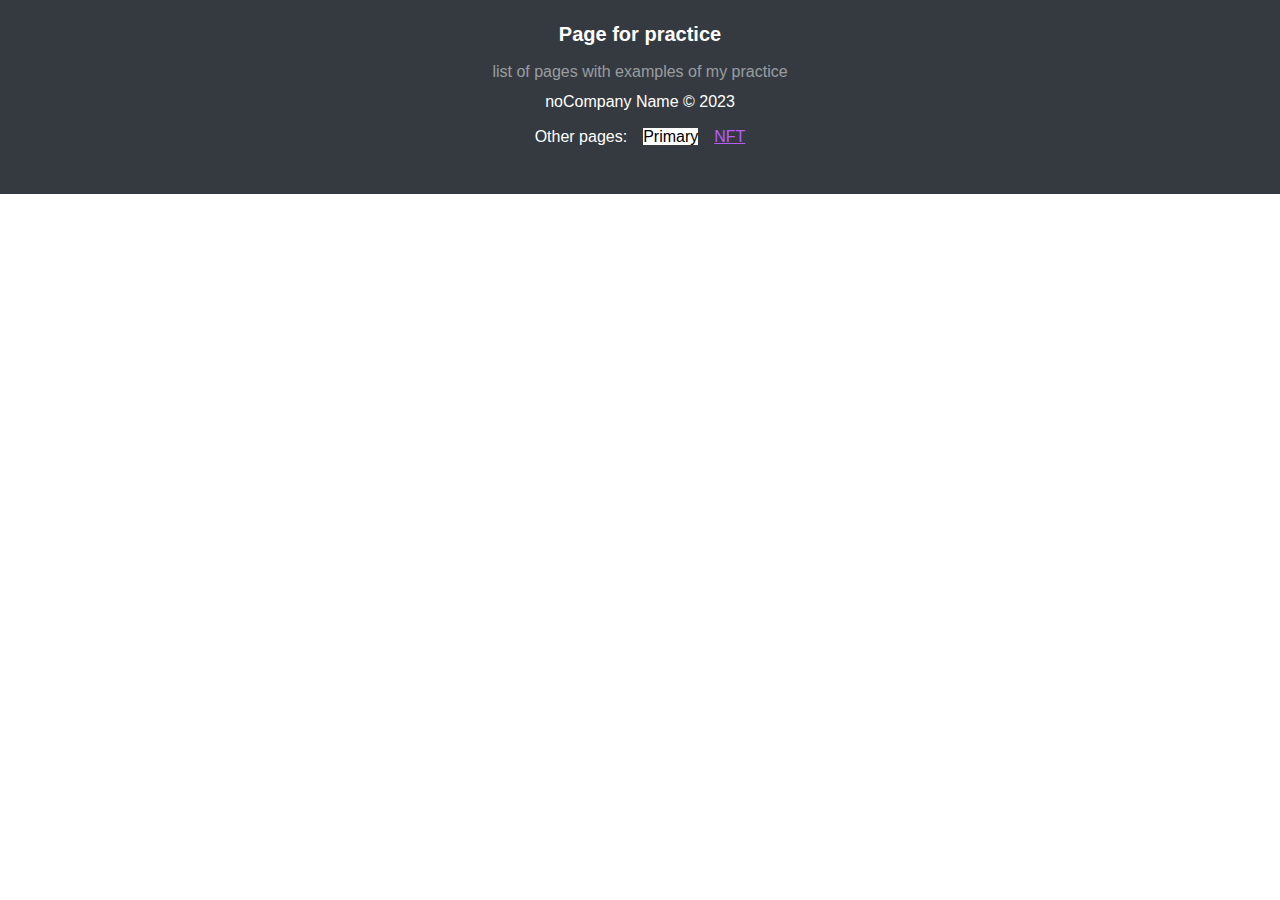
==== commit 0e1eac3e: "rename index page to nft, create new main page" ====
--- a/index.html
+++ b/index.html
@@ -1,10 +1,10 @@
 <!DOCTYPE html>
-<html lang="en">
+<html lang="ua">
   <head>
     <meta charset="UTF-8" />
     <meta http-equiv="X-UA-Compatible" content="IE=edge" />
     <meta name="viewport" content="width=device-width, initial-scale=1.0" />
-    <meta name="keywords" content="HTML, CSS, JavaScript" />
+    <meta name="keywords" content="HTML, CSS, JavaScript, practice" />
     <meta name="description" content="my training page" />
     <meta name="author" content="Serdiuk Roman" />
     <link
@@ -24,249 +24,24 @@
       sizes="16x16"
       href="img/favicon_io/favicon-16x16.png"
     />
-    <link rel="icon" type="image/x-icon" href="img/favicon_io/favicon.ico" />
-    <link rel="manifest" href="/site.webmanifest" />
+    <link rel="icon" type="image/x-icon" href="/img/favicon_io/favicon.ico" />
     <title>Personal page - Home</title>
     <link href="css/normalize.min.css" rel="stylesheet" type="text/css" />
     <link href="css/style.css" rel="stylesheet" type="text/css" />
   </head>
 
   <body>
-    <header class="header" id="top">
-      <a href="#top" class="header__logo"></a>
-      <div class="form">
-        <!-- <button class="form__button">&#128269;</button> -->
-        <button class="form__button"></button>
-        <input
-          class="form__input"
-          type="search"
-          placeholder="Search items and collections"
-        />
+    <footer>
+      <div class="info">
+        <h3 class="info__title">Page for practice</h3>
+        <p class="info__desc">list of pages with examples of my practice</p>
+        <p class="copyright">noCompany Name © 2023</p>
       </div>
-      <nav class="header__nav">
-        <ul class="header__list">
-          <li class="header__item">
-            <a class="header__link" href="#collections">Collections</a>
-          </li>
-          <li class="header__item">
-            <a class="header__link" href="#feature">Feature</a>
-          </li>
-          <li class="header__item">
-            <a class="header__link" href="#faq">FAQ</a>
-          </li>
-          <li class="header__item">
-            <a class="header__link header__link_gradient" href="#doit"
-              >Select Wallet</a
-            >
-          </li>
-        </ul>
-      </nav>
-      <div class="header__buttons">
-        <button class="header__search"></button>
-        <button class="header__menu" onclick="button_burger(this)">
-          <div class="bar1"></div>
-          <div class="bar2"></div>
-          <div class="bar3"></div>
-        </button>
-      </div>
-      <div onclick="topFunction()" id="topBtn" title="Go to top"></div>
-    </header>
-
-    <div class="container">
-      <section>
-        <!-- main -->
-        <div class="wrapper">
-          <div class="main">
-            <div class="main__text">
-              <h1 class="main__title">
-                Create. Sell & Collect Your Own CreaTive NFT
-              </h1>
-              <p class="main__desc">
-                Lorem, ipsum dolor sit amet consectetur adipisicing elit. Odio,
-                nihil! Libero neque quae hic voluptatem ipsa.
-              </p>
-              <a href="#" class="main__btn main__btn_gradient">Explore Now</a>
-              <a href="#" class="main__btn">Sell NFT</a>
-              <ul class="main__list">
-                <li class="main__item">
-                  <span class="main__span">37k+</span>Artworks
-                </li>
-                <li class="main__item">
-                  <span class="main__span">20k+</span>Artists
-                </li>
-                <li class="main__item">
-                  <span class="main__span">37k+</span>Aucations
-                </li>
-              </ul>
-            </div>
-            <div class="main__image">
-              <img
-                src="img/funny-hand-drawn-sticker-collection-with-acid-colors/3244240.jpg"
-                alt="img wall"
-                class="main__img"
-              />
-            </div>
-          </div>
-        </div>
-      </section>
-
-      <section>
-        <!-- company -->
-
-        <div class="wrapper">
-          <div class="company" id="collections">
-            <div class="company__item">
-              <img src="img/binance_logo.svg" alt="Binance" />
-            </div>
-            <div class="company__item">
-              <img src="img/ethereum-logo.svg" alt="Ethereum" />
-            </div>
-            <div class="company__item">
-              <img src="img/blockchain-io.svg" alt="Blockchain" />
-            </div>
-          </div>
-        </div>
-      </section>
-
-      <section>
-        <!-- card -->
-        <div class="wrapper">
-          <h2 class="title" id="feature">Featured Artworks</h2>
-          <p class="desc">
-            Lorem ipsum dolor sit amet consectetur adipisicing elit.
-          </p>
-          <div class="card">
-            <div class="card__item">
-              <div class="card__cover">
-                <img src="img/green_alien.jpg" class="card__img" alt="" />
-              </div>
-              <div class="card__info">
-                <div>
-                  <p class="card__nick">@Johny</p>
-                  <p class="card__author">Yellow Painting</p>
-                </div>
-                <p class="card__bid">
-                  Current Bid<span class="card__price">0.005 ETH</span>
-                </p>
-              </div>
-              <a href="#" class="card__link">Place a bid</a>
-            </div>
-
-            <div class="card__item">
-              <div class="card__cover">
-                <img src="img/temp/158129.png" class="card__img" alt="" />
-              </div>
-              <div class="card__info">
-                <div>
-                  <p class="card__nick">@Johny</p>
-                  <p class="card__author">Yellow Painting</p>
-                </div>
-                <p class="card__bid">
-                  Current Bid<span class="card__price">0.005 ETH</span>
-                </p>
-              </div>
-              <a href="#" class="card__link">Place a bid</a>
-            </div>
-
-            <div class="card__item">
-              <div class="card__cover">
-                <img src="img/temp/234.png" class="card__img" alt="" />
-              </div>
-              <div class="card__info">
-                <div>
-                  <p class="card__nick">@Johny</p>
-                  <p class="card__author">Yellow Painting</p>
-                </div>
-                <p class="card__bid">
-                  Current Bid<span class="card__price">0.005 ETH</span>
-                </p>
-              </div>
-              <a href="#" class="card__link">Place a bid</a>
-            </div>
-          </div>
-        </div>
-      </section>
-
-      <section>
-        <!-- faq -->
-        <div class="wrapper">
-          <h2 class="title" id="faq">Freaquently Asked Question</h2>
-          <p class="desc">Wanna Ask Something?</p>
-          <div class="faq">
-            <div class="faq__item">
-              <button class="collapsible">Lorem ipsum dolor?</button>
-              <div class="content">
-                <p>
-                  Lorem ipsum dolor sit amet, consectetur adipisicing elit, sed
-                  do eiusmod tempor incididunt ut labore et dolore magna aliqua.
-                  Ut enim ad minim veniam, quis nostrud exercitation ullamco
-                  laboris nisi ut aliquip ex ea commodo consequat.
-                </p>
-              </div>
-              <button class="collapsible">Lorem ipsum dolor?</button>
-              <div class="content">
-                <p>
-                  Lorem ipsum dolor sit amet, consectetur adipisicing elit, sed
-                  do eiusmod tempor incididunt ut labore et dolore magna aliqua.
-                  Ut enim ad minim veniam, quis nostrud exercitation ullamco
-                  laboris nisi ut aliquip ex ea commodo consequat.
-                </p>
-              </div>
-              <button class="collapsible">Lorem ipsum dolor?</button>
-              <div class="content">
-                <p>
-                  Lorem ipsum dolor sit amet, consectetur adipisicing elit, sed
-                  do eiusmod tempor incididunt ut labore et dolore magna aliqua.
-                  Ut enim ad minim veniam, quis nostrud exercitation ullamco
-                  laboris nisi ut aliquip ex ea commodo consequat.
-                </p>
-              </div>
-            </div>
-            <div class="faq__item">
-              <button class="collapsible">Lorem ipsum dolor?</button>
-              <div class="content">
-                <p>
-                  Lorem ipsum dolor sit amet, consectetur adipisicing elit, sed
-                  do eiusmod tempor incididunt ut labore et dolore magna aliqua.
-                  Ut enim ad minim veniam, quis nostrud exercitation ullamco
-                  laboris nisi ut aliquip ex ea commodo consequat.
-                </p>
-              </div>
-              <button class="collapsible">Lorem ipsum dolor?</button>
-              <div class="content">
-                <p>
-                  Lorem ipsum dolor sit amet, consectetur adipisicing elit, sed
-                  do eiusmod tempor incididunt ut labore et dolore magna aliqua.
-                  Ut enim ad minim veniam, quis nostrud exercitation ullamco
-                  laboris nisi ut aliquip ex ea commodo consequat.
-                </p>
-              </div>
-              <button class="collapsible">Lorem ipsum dolor?</button>
-              <div class="content">
-                <p>
-                  Lorem ipsum dolor sit amet, consectetur adipisicing elit, sed
-                  do eiusmod tempor incididunt ut labore et dolore magna aliqua.
-                  Ut enim ad minim veniam, quis nostrud exercitation ullamco
-                  laboris nisi ut aliquip ex ea commodo consequat.
-                </p>
-              </div>
-            </div>
-          </div>
-        </div>
-      </section>
-
-      <section>
-        <!-- banner -->
-        <div class="wrapper">
-          <div class="banner" id="doit">
-            <h3 class="banner__title">Get ready to collect our NFT</h3>
-            <a href="#" class="banner__link">Get Started</a>
-          </div>
-        </div>
-      </section>
-    </div>
-
-    <footer></footer>
-    <script src="js/script.js"></script>
+      <ul class="other-pages">
+        <li>Other pages:</li>
+        <li><a href="index.html" class="other-pages__current">Primary</a></li>
+        <li><a href="nft.html">NFT</a></li>
+      </ul>
+    </footer>
   </body>
 </html>
--- a/css/style.css
+++ b/css/style.css
@@ -1,7 +1,3 @@
-/* @import url("https://fonts.googleapis.com/css?family=Heebo:regular,500,700,900&displlay=swap"); */
-
-@import url("https://fonts.googleapis.com/css2?family=Poppins:wght@500;700&display=swap");
-
 /* Обнуление */
 * {
   padding: 0;
@@ -85,528 +81,50 @@
 /* -------------------- */
 
 body {
-  font-family: "Poppins", Arial, Helvetica, sans-serif;
-  background: linear-gradient(120deg, #984d38 -30%, #181e41 60%) no-repeat;
-  font-weight: 500;
-  color: #fff;
+  font-family: Arial, Helvetica, sans-serif;
 }
 
-.header {
-  max-width: 1197px;
-  margin: 0 auto;
-  display: flex;
-  justify-content: space-between;
-  align-items: center;
-  padding: 20px 16px 64px;
+/* footer */
+footer {
+  background-color: #343a40;
+  color: #fff;
+  padding: 16px 0 32px;
 }
-.header__logo {
-  display: block;
-  width: 64px;
-  height: 24px;
-  background-image: url("../img/favicon_io/android-chrome-192x192.png");
-  background-repeat: no-repeat;
-  background-size: contain;
-  background-position: center;
-}
-.form {
-  position: relative;
-}
-.form__button {
-  display: block;
-  width: 14px;
-  height: 14px;
-  background-image: url("../img/search.svg");
-  background-repeat: no-repeat;
-  background-color: transparent;
-  border: none;
-  position: absolute;
-  top: calc(50% - 7px);
-  left: 14px;
-}
-.form__input {
-  width: 384px;
-  background: rgba(255, 255, 255, 0.1);
-  border: none;
-  border-radius: 10px;
-  padding: 10px 10px 10px 40px;
-  color: #fff;
-  font-size: 20px;
-}
-.form__input::placeholder {
-  color: rgba(255, 255, 255, 0.5);
-}
-.form__input:focus {
-  outline: none;
-}
-.header__list {
-  display: flex;
-  list-style-type: none;
-  gap: 40px;
-  font-size: 20px;
-}
-.header__link {
-  color: #fff;
-  text-decoration: none;
-}
-.header__link_gradient {
-  background: linear-gradient(214.02deg, #b75cff 6.04%, #671ae4 92.95%);
-  border-radius: 8px;
-  padding: 8px 16px;
-}
-.header__buttons {
-  display: none;
-}
-
-.container {
-  max-width: 1197px;
-  margin: 0 auto;
-  padding-left: 16px;
-  padding-right: 16px;
-}
-
-.wrapper {
-  padding: 64px 0;
-}
-
-.main {
-  display: flex;
-  justify-content: space-between;
-  align-items: center;
-}
-.main__text {
-  flex-basis: 490px;
-}
-.main__title {
-  font-size: 50px;
-  font-weight: 700;
-  line-height: 1.2;
-  padding-bottom: 16px;
-}
-.main__desc {
-  font-size: 20px;
-  line-height: 1.8;
-  color: rgba(255, 255, 255, 0.5);
-  padding: 24px 0;
-}
-.main__btn {
-  display: inline-block;
-  font-size: 20px;
-  color: #fff;
-  text-decoration: none;
-  border-radius: 8px;
-  background: rgba(255, 255, 255, 0.1);
-  padding: 12px 24px;
-}
-.main__btn_gradient {
-  background: linear-gradient(214.02deg, #b75cff 6.04%, #671ae4 92.95%);
-  margin-right: 12px;
-}
-.main__list {
-  display: flex;
-  justify-content: space-between;
-  list-style-type: none;
-  padding-left: 0;
+.info {
   text-align: center;
-  padding: 24px 0;
-}
-.main__item {
-  color: rgba(255, 255, 255, 0.5);
-  font-size: 20px;
-}
-.main__span {
-  display: block;
-  color: #fff;
-  font-size: 30px;
-  font-weight: 700;
-}
-.main__image {
-  flex-basis: calc(100% - 490px - 116px);
-}
-.main__img {
-  width: 100%;
-}
-
-.company {
-  display: flex;
-  gap: 32px;
-  align-items: center;
-}
-.company__item {
-  flex-basis: 32%;
-}
-.company img {
-  width: 100%;
-  height: 100%;
-  object-fit: cover;
-}
-
-/* card */
-.title {
-  font-size: 40px;
-  font-weight: 700;
-  text-align: center;
-  line-height: 1.8;
   max-width: 420px;
   margin: 0 auto;
 }
-.desc {
-  font-size: 20px;
-  color: rgba(255, 255, 255, 0.5);
-  text-align: center;
-  max-width: 420px;
-  margin: 24px auto;
-  line-height: 1.5;
-}
-.card {
-  display: flex;
-  justify-content: space-between;
-}
-.card__item {
-  background: rgba(255, 255, 255, 0.1);
-  box-shadow: 0px 5px 4px rgba(0, 0, 0, 0.25);
-  border-radius: 12px;
-  padding: 24px;
-  flex-basis: 32%;
-  transition: 0.3s;
-}
-.card__item:hover {
-  background: rgba(255, 255, 255, 0.5);
-}
-.card__cover {
-  overflow: hidden;
-  height: 320px;
-  border-radius: 4px;
-}
-.card__img {
-  width: 100%;
-  height: 100%;
-  object-fit: cover;
-  object-position: center;
-}
-.card__info {
-  display: flex;
-  justify-content: space-between;
-  margin-top: 24px;
-}
-.card__nick {
-  font-size: 20px;
-  color: rgba(255, 255, 255, 0.5);
-}
-.card__author {
+.info__title {
   font-size: 20px;
   font-weight: 700;
-  margin-top: 12px;
+  line-height: 1.8;
 }
-.card__bid {
-  text-align: right;
-  font-size: 15px;
+footer a {
+  color: #b75cff;
+  text-decoration: underline;
+}
+footer a:visited {
+  color: aqua;
+}
+.info__desc {
+  font-size: 16px;
   color: rgba(255, 255, 255, 0.5);
-}
-.card__price {
-  display: block;
-  font-size: 20px;
-  font-weight: 700;
-  color: #fff;
-  margin-top: 4px;
-}
-.card__link {
-  display: block;
-  font-size: 20px;
-  color: #fff;
-  text-decoration: none;
-  text-align: center;
-  border-radius: 8px;
-  background: linear-gradient(214.02deg, #b75cff 6.04%, #671ae4 92.95%);
-  padding: 12px 24px;
-  margin-top: 24px;
-  transition: 0.3s;
-  outline: 2px solid transparent;
-}
-.card__link:hover {
-  background: linear-gradient(45deg, #b75cff 33%, #671ae4 66%);
-  -webkit-background-clip: text;
-  background-clip: text;
-  -webkit-text-fill-color: transparent;
-  outline: 2px solid #671ae4;
+  line-height: 1.5;
+  padding: 8px 0;
 }
 
-/* faq */
-.faq {
+.other-pages {
   display: flex;
-  justify-content: space-between;
+  justify-content: center;
+  gap: 16px;
+  padding: 16px 0;
 }
-.faq__item {
-  flex-basis: 48%;
-}
-.collapsible {
-  background-color: transparent;
-  color: rgba(255, 255, 255, 0.5);
-  cursor: pointer;
-  padding: 18px;
-  width: 100%;
-  border: none;
-  border-bottom: 1px solid rgba(255, 255, 255, 0.5);
-  text-align: left;
-  outline: none;
-  font-size: 20px;
-}
-.active,
-.collapsible:hover {
-  background-color: rgba(255, 255, 255, 0.1);
-  color: rgba(255, 255, 255, 0.8);
-}
-.collapsible:after {
-  content: "\002B";
-  color: rgba(255, 255, 255, 0.5);
-  font-weight: bold;
-  float: right;
-  margin-left: 5px;
-}
-.active:after {
-  content: "\2212";
-  color: rgb(255, 255, 255);
-}
-.content {
-  max-height: 0;
-  overflow: hidden;
-  line-height: 1.5;
-  transition: max-height 0.2s ease-out;
-}
-.content p {
-  padding: 8px 16px;
+.other-pages__current,
+.other-pages__current:visited {
+  background-color: #fff;
+  color: #000;
+  text-decoration: none;
 }
 
-/* banner */
-.banner {
-  background: linear-gradient(214.02deg, #b75cff 6.04%, #671ae4 92.95%);
-  border-radius: 12px;
-  padding: 64px 16px;
-  text-align: center;
-  margin-bottom: 100px;
-}
-.banner__title {
-  font-size: 50px;
-  font-weight: 700;
-  line-height: 1.8;
-  max-width: 500px;
-  margin: 0 auto 32px;
-}
-.banner__link {
-  background: rgba(255, 255, 255, 0.5);
-  border-radius: 12px;
-  font-size: 20px;
-  padding: 10px 20px;
-  text-decoration: none;
-  color: #fff;
-}
-
-/* Scroll Back To Top Button */
-#topBtn {
-  display: none;
-  background: url("../img/up-arrow.svg") center no-repeat;
-  background-size: 24px;
-  background-color: rgba(255, 255, 255, 0.5);
-  width: 48px;
-  height: 48px;
-  border-radius: 50%;
-  position: fixed;
-  top: 20px;
-  right: 20px;
-  z-index: 99;
-  border: none;
-  outline: none;
-  cursor: pointer;
-}
-
-#topBtn:hover {
-  background-color: rgba(255, 255, 255, 0.5);
-}
-
-/* стилі для ширини до 1100 пікселів */
-@media (max-width: 1100px) {
-  .header,
-  .container {
-    max-width: 900px;
-  }
-  .header__list {
-    gap: 12px;
-    font-size: 16px;
-  }
-  .form__input {
-    width: 280px;
-    font-size: 14px;
-    padding: 10px 10px 10px 40px;
-  }
-
-  .main__text {
-    flex-basis: 450px;
-  }
-  .main__title {
-    font-size: 43px;
-  }
-  .main__desc,
-  .main__btn,
-  .main__item,
-  .desk,
-  .card__link,
-  .collapsible {
-    font-size: 18px;
-  }
-  .main__image {
-    flex-basis: calc(100% - 450px - 32px);
-  }
-  .main__span {
-    font-size: 26px;
-  }
-  .main__list {
-    gap: 40px;
-  }
-  .title {
-    font-size: 36px;
-  }
-  .card__img {
-    height: 300px;
-  }
-  .card__price,
-  .card__author,
-  .card__nick {
-    font-size: 16px;
-  }
-}
-@media (max-width: 880px) {
-  .header,
-  .container {
-    max-width: 750px;
-  }
-  .wrapper {
-    padding: 48px 0;
-  }
-  .header {
-    padding-bottom: 20px;
-  }
-  .form,
-  .header__nav {
-    display: none;
-  }
-
-  .header__buttons {
-    display: flex;
-    justify-content: flex-end;
-    gap: 36px;
-  }
-  .header__search,
-  .header__menu {
-    display: block;
-    background: transparent;
-    height: 24px;
-  }
-  .header__search {
-    width: 24px;
-    background: url("../img/search.svg") center no-repeat;
-    background-size: contain;
-  }
-  .header__menu {
-    display: flex;
-    justify-content: space-between;
-    flex-direction: column;
-  }
-  .bar1,
-  .bar2,
-  .bar3 {
-    width: 24px;
-    height: 2px;
-    background-color: rgba(255, 255, 255, 0.5);
-    transition: 0.3s;
-  }
-  .change .bar1 {
-    transform: translate(0, 11px) rotate(-45deg);
-    background-color: rgba(255, 255, 255, 0.8);
-  }
-  .change .bar2 {
-    opacity: 0;
-  }
-  .change .bar3 {
-    transform: translate(0, -11px) rotate(45deg);
-    background-color: rgba(255, 255, 255, 0.8);
-  }
-}
-@media (max-width: 550px) {
-  .header,
-  .container {
-    max-width: 96%;
-    min-width: 240px;
-  }
-
-  .main,
-  .faq,
-  .card,
-  .company {
-    flex-direction: column;
-  }
-  .header {
-    padding-bottom: 16px;
-  }
-  .wrapper {
-    padding: 32px 0;
-  }
-
-  .main__text {
-    flex-basis: auto;
-  }
-  .main__title {
-    text-align: center;
-    font-size: 32px;
-  }
-  .main__desc {
-    font-size: 16px;
-    padding: 16px 0;
-  }
-  .main__btn {
-    font-size: 16px;
-    padding: 12px 16px;
-  }
-  .main__list {
-    gap: 16px;
-  }
-  .main__item {
-    font-size: 14px;
-  }
-  .main__span {
-    font-size: 20px;
-  }
-
-  .company {
-    gap: 16px;
-  }
-  .company__item {
-    flex-basis: auto;
-  }
-
-  .title {
-    font-size: 28px;
-  }
-
-  .faq__item {
-    flex-basis: auto;
-  }
-  .collapsible {
-    /* padding: 18px; */
-    font-size: 18px;
-  }
-  .content p {
-    font-size: 16px;
-  }
-
-  .banner {
-    padding: 32px 16px;
-    margin-bottom: 100px;
-  }
-  .banner__title {
-    font-size: 28px;
-    margin: 0 auto 24px;
-  }
-  .banner__link {
-    font-size: 16px;
-    padding: 8px 16px;
-  }
-}
+/* -------------------- */
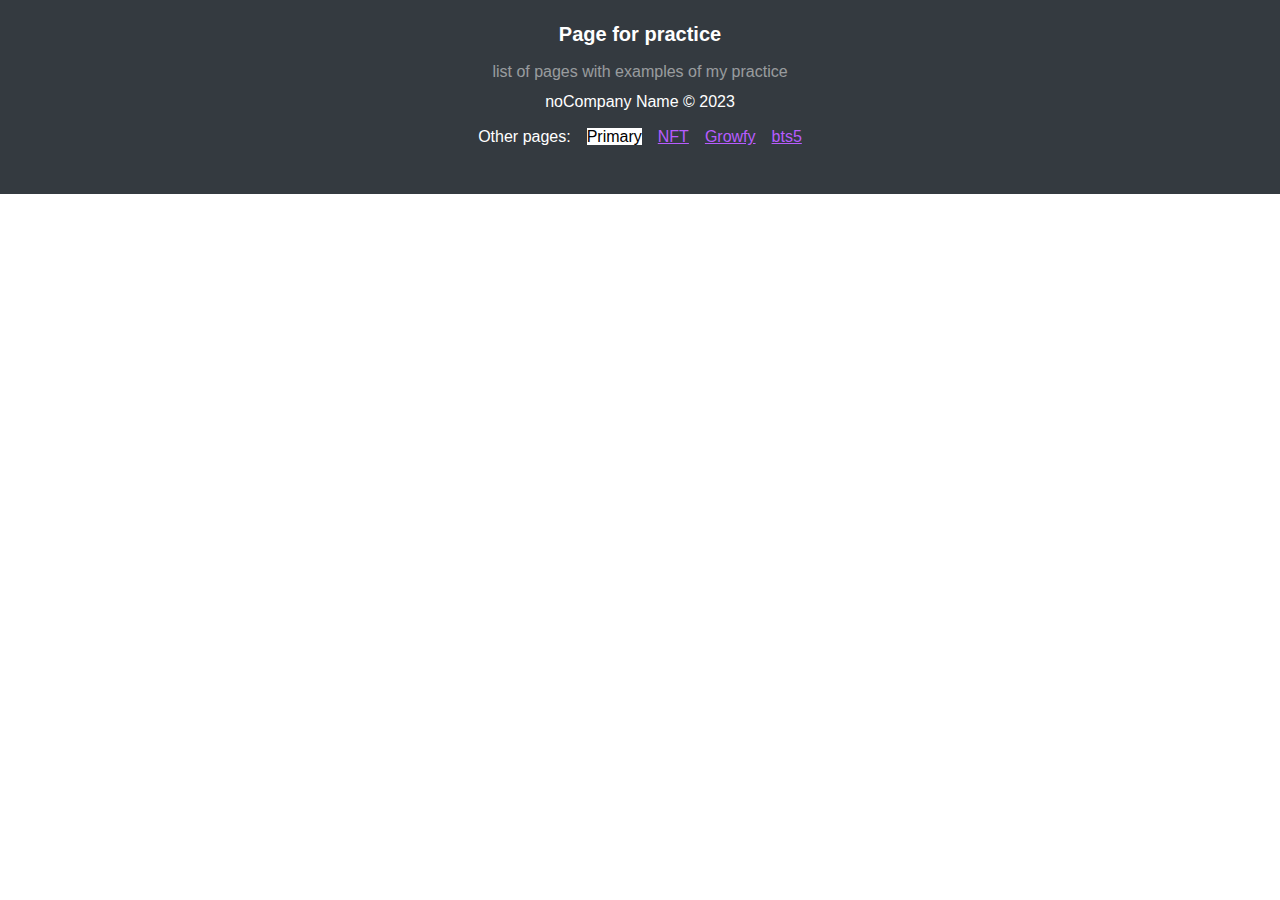
==== commit 49c190c1: "create page with bootstrap 5" ====
--- a/index.html
+++ b/index.html
@@ -1,47 +1,37 @@
 <!DOCTYPE html>
 <html lang="ua">
-  <head>
-    <meta charset="UTF-8" />
-    <meta http-equiv="X-UA-Compatible" content="IE=edge" />
-    <meta name="viewport" content="width=device-width, initial-scale=1.0" />
-    <meta name="keywords" content="HTML, CSS, JavaScript, practice" />
-    <meta name="description" content="my training page" />
-    <meta name="author" content="Serdiuk Roman" />
-    <link
-      rel="apple-touch-icon"
-      sizes="180x180"
-      href="img/favicon_io/apple-touch-icon.png"
-    />
-    <link
-      rel="icon"
-      type="image/png"
-      sizes="32x32"
-      href="img/favicon_io/favicon-32x32.png"
-    />
-    <link
-      rel="icon"
-      type="image/png"
-      sizes="16x16"
-      href="img/favicon_io/favicon-16x16.png"
-    />
-    <link rel="icon" type="image/x-icon" href="/img/favicon_io/favicon.ico" />
-    <title>Personal page - Home</title>
-    <link href="css/normalize.min.css" rel="stylesheet" type="text/css" />
-    <link href="css/style.css" rel="stylesheet" type="text/css" />
-  </head>
 
-  <body>
-    <footer>
-      <div class="info">
-        <h3 class="info__title">Page for practice</h3>
-        <p class="info__desc">list of pages with examples of my practice</p>
-        <p class="copyright">noCompany Name © 2023</p>
-      </div>
-      <ul class="other-pages">
-        <li>Other pages:</li>
-        <li><a href="index.html" class="other-pages__current">Primary</a></li>
-        <li><a href="nft.html">NFT</a></li>
-      </ul>
-    </footer>
-  </body>
+<head>
+  <meta charset="UTF-8" />
+  <meta http-equiv="X-UA-Compatible" content="IE=edge" />
+  <meta name="viewport" content="width=device-width, initial-scale=1.0" />
+  <meta name="keywords" content="HTML, CSS, JavaScript, practice" />
+  <meta name="description" content="my training page" />
+  <meta name="author" content="Serdiuk Roman" />
+  <link rel="apple-touch-icon" sizes="180x180" href="img/favicon_io/apple-touch-icon.png" />
+  <link rel="icon" type="image/png" sizes="32x32" href="img/favicon_io/favicon-32x32.png" />
+  <link rel="icon" type="image/png" sizes="16x16" href="img/favicon_io/favicon-16x16.png" />
+  <link rel="icon" type="image/x-icon" href="/img/favicon_io/favicon.ico" />
+  <title>Personal page - Home</title>
+  <link href="css/normalize.min.css" rel="stylesheet" type="text/css" />
+  <link href="css/style.css" rel="stylesheet" type="text/css" />
+</head>
+
+<body>
+  <footer>
+    <div class="info">
+      <h3 class="info__title">Page for practice</h3>
+      <p class="info__desc">list of pages with examples of my practice</p>
+      <p class="copyright">noCompany Name © 2023</p>
+    </div>
+    <ul class="other-pages">
+      <li>Other pages:</li>
+      <li><a href="index.html" class="other-pages__current">Primary</a></li>
+      <li><a href="nft.html">NFT</a></li>
+      <li><a href="growfy.html">Growfy</a></li>
+      <li><a href="bts5.html">bts5</a></li>
+    </ul>
+  </footer>
+</body>
+
 </html>
